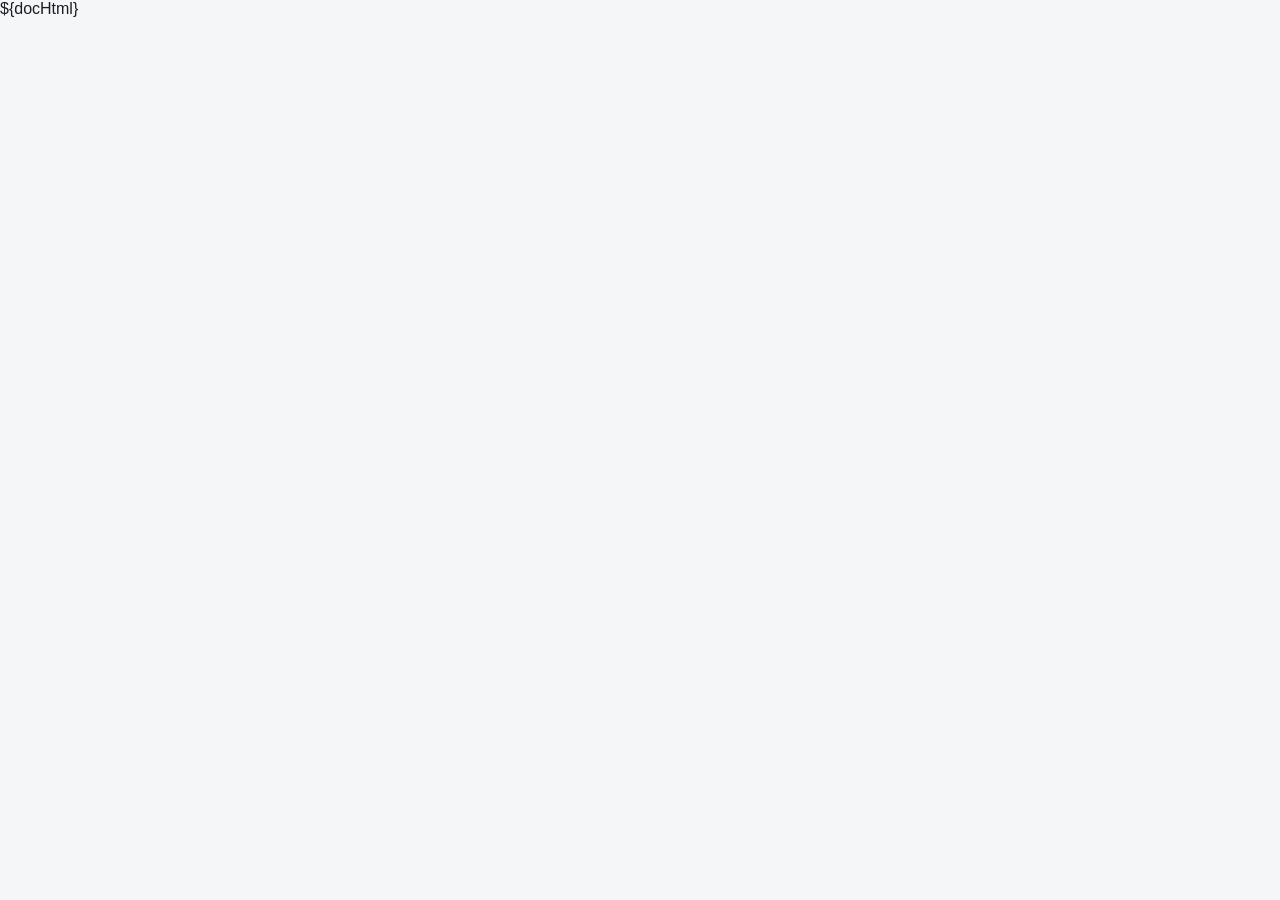
==== web/index.html @ aea0014b "fix: 修复网页无法打开的问题 - 移除重复的triggerUpload()函数定义 - 之前清理协同模式代码时残留了两个同名函数定义，导致JS解析错误  Coze-Commit-Type: use" ====
<!DOCTYPE html>
<html lang="zh-CN">
<head>
<meta charset="UTF-8">
<meta name="viewport" content="width=device-width, initial-scale=1.0">
<title>教务文档生成</title>
<style>
* { margin: 0; padding: 0; box-sizing: border-box; }

:root {
  --primary: #2563EB;
  --primary-light: #3B82F6;
  --primary-lighter: #EFF6FF;
  --primary-soft: #F0F5FF;
  --bg: #F5F6F8;
  --surface: #FFFFFF;
  --border: #DEE1E6;
  --border-light: #EBEEF2;
  --text: #1A1D23;
  --text-secondary: #6B7280;
  --text-muted: #9CA3AF;
  --success: #059669;
  --success-bg: #ECFDF5;
  --success-border: #A7F3D0;
  --warning: #D97706;
  --danger: #DC2626;
  --shadow-sm: 0 1px 2px rgba(0,0,0,0.05);
  --shadow: 0 1px 3px rgba(0,0,0,0.08);
  --shadow-md: 0 2px 8px rgba(0,0,0,0.1);
  --radius-sm: 6px;
  --radius: 8px;
  --radius-lg: 10px;
}

html, body {
  height: 100%;
  font-family: -apple-system, BlinkMacSystemFont, "PingFang SC", "Microsoft YaHei", "Noto Sans SC", sans-serif;
  background: var(--bg);
  color: var(--text);
  -webkit-font-smoothing: antialiased;
}

.app {
  display: flex;
  height: 100vh;
  overflow: hidden;
}

.chat-panel {
  width: 45%;
  min-width: 420px;
  display: flex;
  flex-direction: column;
  background: var(--surface);
  border-right: 1px solid var(--border);
  position: relative;
}

.chat-header {
  padding: 14px 20px;
  display: flex;
  align-items: center;
  gap: 12px;
  border-bottom: 1px solid var(--border-light);
  background: var(--surface);
}
.chat-header .avatar {
  width: 36px; height: 36px;
  border-radius: 6px;
  background: var(--primary);
  display: flex; align-items: center; justify-content: center;
  color: #fff; font-size: 14px; font-weight: 700;
  letter-spacing: -0.5px;
}
.chat-header .info h2 {
  font-size: 15px; font-weight: 600; color: var(--text);
}
.chat-header .info p {
  font-size: 12px; color: var(--text-muted); margin-top: 1px;
  display: flex; align-items: center; gap: 6px;
}
.chat-header .info p::before {
  content: ''; display: inline-block;
  width: 5px; height: 5px; border-radius: 50%;
  background: var(--success);
}

.steps-bar {
  display: flex;
  padding: 10px 16px;
  gap: 4px;
  border-bottom: 1px solid var(--border-light);
  background: #FAFBFC;
}
.steps-bar .step {
  flex: 1;
  text-align: center;
  font-size: 11px;
  color: var(--text-muted);
  position: relative;
  padding-top: 16px;
  transition: color 0.2s;
  white-space: nowrap;
}
.steps-bar .step::before {
  content: '';
  position: absolute;
  top: 0; left: 50%;
  transform: translateX(-50%);
  width: 7px; height: 7px;
  border-radius: 50%;
  background: var(--border);
  transition: all 0.2s;
  z-index: 2;
}
.steps-bar .step::after {
  content: '';
  position: absolute;
  top: 3px;
  left: calc(50% + 14px);
  right: calc(-50% + 14px);
  height: 1px;
  background: var(--border);
  transition: background 0.2s;
  z-index: 1;
}
.steps-bar .step:last-child::after { display: none; }
.steps-bar .step.active { color: var(--primary); font-weight: 600; }
.steps-bar .step.active::before { background: var(--primary); width: 9px; height: 9px; top: -1px; }
.steps-bar .step.active::after { background: var(--primary-light); }
.steps-bar .step.done { color: var(--success); }
.steps-bar .step.done::before { background: var(--success); }
.steps-bar .step.done::after { background: var(--success); }

.chat-messages {
  flex: 1;
  overflow-y: auto;
  padding: 14px;
  display: flex;
  flex-direction: column;
  gap: 12px;
  scroll-behavior: smooth;
}
.chat-messages::-webkit-scrollbar { width: 4px; }
.chat-messages::-webkit-scrollbar-track { background: transparent; }
.chat-messages::-webkit-scrollbar-thumb { background: #D0D5DD; border-radius: 4px; }

.msg { display: flex; gap: 8px; max-width: 100%; }
.msg.user { flex-direction: row-reverse; }

.msg .avatar-icon {
  width: 28px; height: 28px;
  border-radius: 4px;
  flex-shrink: 0;
  display: flex; align-items: center; justify-content: center;
  font-size: 11px; font-weight: 700;
  align-self: flex-end;
}
.msg.assistant .avatar-icon { background: var(--primary); color: #fff; }
.msg.user .avatar-icon { background: #E5E7EB; color: var(--text-secondary); }

.msg .bubble {
  max-width: 85%;
  padding: 9px 13px;
  border-radius: var(--radius);
  font-size: 13px;
  line-height: 1.7;
  white-space: pre-wrap;
  word-break: break-word;
}
.msg.assistant .bubble { background: #F4F5F7; color: var(--text); border-bottom-left-radius: 3px; }
.msg.user .bubble { background: var(--primary); color: #fff; border-bottom-right-radius: 3px; }

.typing-dots { display: inline-flex; gap: 4px; padding: 4px 2px; }
.typing-dots span { width: 4px; height: 4px; border-radius: 50%; background: var(--text-muted); animation: bounce 1.4s infinite; }
.typing-dots span:nth-child(2) { animation-delay: 0.2s; }
.typing-dots span:nth-child(3) { animation-delay: 0.4s; }
@keyframes bounce { 0%, 60%, 100% { transform: translateY(0); opacity: 0.4; } 30% { transform: translateY(-4px); opacity: 1; } }

.download-link {
  display: inline-flex; align-items: center; gap: 5px;
  margin-top: 6px; padding: 6px 14px;
  background: var(--primary); color: #fff !important;
  border-radius: var(--radius-sm); text-decoration: none;
  font-size: 12.5px; font-weight: 500;
  transition: background 0.15s;
}
.download-link:hover { background: var(--primary-light); }

.choice-box {
  margin-top: 8px; padding: 8px 12px;
  background: var(--surface); border: 1px solid var(--border);
  border-radius: var(--radius-sm); font-size: 13px;
}
.choice-box .choice-title { font-weight: 600; margin-bottom: 6px; color: var(--primary); font-size: 11px; text-transform: uppercase; letter-spacing: 0.04em; }
.choice-box label { display: flex; align-items: center; gap: 8px; padding: 5px 6px; cursor: pointer; border-radius: 4px; transition: background 0.1s; }
.choice-box label:hover { background: var(--primary-lighter); }
.choice-box input[type="radio"] { accent-color: var(--primary); }

.file-card {
  margin-top: 6px; padding: 8px 12px;
  background: var(--success-bg); border: 1px solid var(--success-border);
  border-radius: var(--radius-sm); font-size: 12px;
  display: flex; align-items: center; gap: 8px;
}
.file-card .file-icon { font-size: 14px; color: var(--success); }
.file-card .file-info { flex: 1; }
.file-card .file-name { font-weight: 500; color: var(--text); }
.file-card .file-size { color: var(--text-secondary); font-size: 10.5px; }

.func-panel {
  border-top: 1px solid var(--border);
  background: #FAFBFC;
  padding: 10px 14px;
}
.func-panel .func-grid {
  display: grid;
  grid-template-columns: 1fr 1fr;
  gap: 6px;
}
.func-btn {
  display: flex; align-items: center; gap: 8px;
  padding: 9px 12px;
  border: 1px solid var(--border);
  border-radius: var(--radius-sm);
  background: var(--surface);
  cursor: pointer;
  transition: all 0.15s;
  font-size: 12px;
  font-family: inherit;
  color: var(--text);
  text-align: left;
}
.func-btn:hover { border-color: var(--primary-light); background: var(--primary-lighter); }
.func-btn .func-icon {
  font-size: 14px; flex-shrink: 0;
  width: 28px; height: 28px; border-radius: 4px;
  background: var(--primary-lighter);
  display: flex; align-items: center; justify-content: center;
  transition: all 0.15s; color: var(--primary);
}
.func-btn:hover .func-icon { background: var(--primary); color: #fff; }
.func-btn .func-text { line-height: 1.35; }
.func-btn .func-text .title { font-weight: 600; font-size: 12px; display: block; }
.func-btn .func-text .desc { font-size: 10px; color: var(--text-secondary); display: block; margin-top: 1px; }
.func-btn.active { border-color: var(--primary); background: var(--primary-lighter); }
.func-btn.active .func-icon { background: var(--primary); color: #fff; }
.func-btn.active .func-text .title { color: var(--primary); }
.func-btn.active .func-text .desc { color: var(--primary-light); }

.chat-input {
  padding: 10px 14px;
  border-top: 1px solid var(--border);
  display: flex; gap: 6px; align-items: flex-end;
  background: var(--surface);
}
.chat-input .upload-btn {
  width: 36px; height: 36px;
  border: 1px solid var(--border);
  border-radius: var(--radius-sm);
  background: var(--surface);
  cursor: pointer; font-size: 14px;
  display: flex; align-items: center; justify-content: center;
  transition: all 0.15s; flex-shrink: 0;
  color: var(--text-secondary); position: relative; overflow: hidden;
}
.chat-input .upload-btn:hover { border-color: var(--primary-light); color: var(--primary); background: var(--primary-lighter); }
.chat-input .upload-btn input[type="file"] { position: absolute; top: 0; left: 0; width: 100%; height: 100%; opacity: 0; cursor: pointer; }
.chat-input textarea {
  flex: 1; resize: none;
  border: 1px solid var(--border);
  border-radius: var(--radius-sm);
  padding: 8px 12px;
  font-size: 13px; font-family: inherit; line-height: 1.5;
  max-height: 100px; outline: none;
  transition: border-color 0.15s;
  background: #FAFBFC;
}
.chat-input textarea:focus { border-color: var(--primary); background: var(--surface); }
.chat-input textarea::placeholder { color: var(--text-muted); }
.chat-input .send-btn {
  width: 36px; height: 36px;
  border: none; border-radius: var(--radius-sm);
  cursor: pointer;
  background: var(--primary); color: #fff; font-size: 14px;
  display: flex; align-items: center; justify-content: center;
  transition: background 0.15s; flex-shrink: 0;
}
.chat-input .send-btn:hover { background: var(--primary-light); }
.chat-input .send-btn:active { opacity: 0.85; }
.chat-input .send-btn:disabled { background: #D1D5DB; cursor: not-allowed; }

/* ── Right Panel: Document Preview ── */
.preview-panel {
  flex: 1;
  display: flex; flex-direction: column;
  background: var(--bg);
  min-width: 0;
}
.preview-header {
  padding: 12px 24px;
  background: var(--surface);
  border-bottom: 1px solid var(--border);
  display: flex; align-items: center; justify-content: space-between;
}
.preview-header .title-area { display: flex; align-items: center; gap: 8px; }
.preview-header .title-area h3 { font-size: 14px; font-weight: 600; color: var(--text); }
.preview-header .actions { display: flex; gap: 6px; }
.preview-header .actions button {
  padding: 6px 14px;
  border: 1px solid var(--border);
  border-radius: var(--radius-sm);
  background: var(--surface);
  font-size: 12px; cursor: pointer;
  transition: all 0.15s;
  display: flex; align-items: center; gap: 4px;
  color: var(--text-secondary);
  font-family: inherit;
}
.preview-header .actions button:hover { border-color: var(--primary-light); color: var(--primary); }
.preview-header .actions button.primary { background: var(--primary); color: #fff; border-color: var(--primary); }
.preview-header .actions button.primary:hover { background: var(--primary-light); }
.preview-header .actions .print-btn { color: #555; border-color: #ddd; }
.preview-header .actions .print-btn:hover { border-color: #999; color: #333; }

.preview-body {
  flex: 1; overflow: auto;
  padding: 28px;
  display: flex; justify-content: center;
  align-items: flex-start;
}
.preview-body::-webkit-scrollbar { width: 5px; }
.preview-body::-webkit-scrollbar-track { background: transparent; }
.preview-body::-webkit-scrollbar-thumb { background: #D0D5DD; border-radius: 4px; }

.empty-state { text-align: center; color: var(--text-secondary); margin-top: 80px; max-width: 300px; }
.empty-state .icon-wrap {
  width: 56px; height: 56px; border-radius: var(--radius);
  background: var(--primary-lighter);
  display: flex; align-items: center; justify-content: center;
  margin: 0 auto 14px;
}
.empty-state .icon-wrap svg { width: 24px; height: 24px; color: var(--primary); }
.empty-state h4 { font-size: 15px; color: var(--text); margin-bottom: 6px; font-weight: 600; }
.empty-state p { font-size: 12.5px; line-height: 1.7; color: var(--text-secondary); }

/* ── Document Page (like a Word page) ── */
.doc-page {
  background: var(--surface);
  box-shadow: var(--shadow-md);
  border-radius: var(--radius);
  width: 100%; max-width: 860px;
  min-height: 540px;
  padding: 36px 44px;
  font-size: 10.5pt;
  line-height: 1.8;
  color: #1a1a1a;
}
.doc-page h2 {
  text-align: center; font-size: 14pt;
  margin-bottom: 20px; font-weight: 600;
  color: #000; letter-spacing: 1px;
}
.doc-page p {
  margin-bottom: 6px;
}

/* ── Document Table (mimic Word table) ── */
.doc-table {
  width: 100%;
  border-collapse: collapse;
  margin-bottom: 12px;
  font-size: 9pt;
  line-height: 1.6;
}
.doc-table td {
  border: 1px solid #333;
  padding: 3px 6px;
  vertical-align: middle;
  word-break: break-all;
}
.doc-table td.label {
  background: #f8f8f8;
  font-weight: 500;
  text-align: center;
}

/* ── Editable cells in document ── */
.doc-cell.editable {
  position: relative;
  min-width: 30px;
  min-height: 20px;
}
.doc-cell.editable.empty {
  background: #FEFCE8;
}
.doc-cell.editable.empty::before {
  content: attr(data-placeholder);
  color: #C4B5A0;
  font-size: 8.5pt;
  pointer-events: none;
  opacity: 0.7;
}
.doc-cell.editable.filled {
  background: #ECFDF5;
}
.doc-cell.editable:focus-within {
  outline: 2px solid var(--primary);
  outline-offset: -1px;
  background: #fff;
}

/* ── Colon field: label + editable value ── */
.doc-cell.colon-field {
  display: flex;
  flex-wrap: wrap;
  align-items: center;
  gap: 2px;
}
.doc-cell.colon-field .cell-label {
  font-weight: 500;
  white-space: nowrap;
}
.doc-cell.colon-field .cell-value {
  flex: 1;
  min-width: 30px;
  outline: none;
  border-bottom: 1.5px dashed #C4B5A0;
  padding: 0 4px;
  transition: all 0.15s;
}
.doc-cell.colon-field .cell-value:focus {
  border-bottom-color: var(--primary);
  border-bottom-style: solid;
  background: #fff;
}
.doc-cell.colon-field .cell-value.filled {
  border-bottom-color: var(--success);
  border-bottom-style: solid;
  background: #ECFDF5;
  border-radius: 2px;
}

/* 字段填充闪烁动画 */
@keyframes fieldFlash {
  0% { background: #FEF3C7; box-shadow: 0 0 0 2px #F59E0B; }
  50% { background: #FEF3C7; }
  100% { background: transparent; box-shadow: none; }
}
.field-flash {
  animation: fieldFlash 1.2s ease-out;
}
.cell-value.field-flash {
  animation: fieldFlash 1.2s ease-out;
}

/* Multi-line colon fields */
.doc-cell.colon-field.multi-line {
  flex-direction: column;
  align-items: stretch;
  gap: 2px;
}
.doc-cell.colon-field.multi-line .colon-line {
  display: flex;
  align-items: center;
  gap: 2px;
}

/* ── Generating overlay (preserves preview underneath) ── */
.generating-overlay {
  position: absolute;
  inset: 0;
  background: rgba(255,255,255,0.7);
  display: flex;
  flex-direction: column;
  align-items: center;
  justify-content: center;
  z-index: 10;
  border-radius: 6px;
}
.generating-overlay .spinner {
  width: 28px; height: 28px;
  border: 3px solid var(--border);
  border-top-color: var(--primary);
  border-radius: 50%;
  animation: spin 0.7s linear infinite;
}
.generating-overlay p {
  margin-top: 10px;
  font-size: 13px;
  color: var(--text-secondary);
}

/* ── Progress bar ── */
.fill-progress {
  margin-bottom: 14px;
  display: flex; align-items: center; gap: 10px;
}
#headerProgress {
  display: none;
  align-items: center;
  gap: 8px;
  font-size: 12px;
  color: var(--text-secondary);
  flex-shrink: 0;
}
#headerProgress .bar-track {
  width: 80px; height: 5px; background: #E5E7EB; border-radius: 3px; overflow: hidden;
}
#headerProgress .bar-fill {
  height: 100%; background: var(--success); border-radius: 3px; transition: width 0.3s;
}
.fill-progress .bar-text { font-size: 11px; color: var(--text-secondary); white-space: nowrap; }

/* ── Submit button ── */
.submit-edits-btn {
  display: block; width: 100%;
  padding: 9px; margin-top: 16px;
  background: var(--primary); color: #fff;
  border: none; border-radius: var(--radius-sm);
  font-size: 12px; font-weight: 500;
  cursor: pointer; transition: background 0.15s;
  font-family: inherit;
}
.submit-edits-btn:hover { background: var(--primary-light); }
.submit-edits-btn:disabled { background: #D1D5DB; cursor: not-allowed; }

/* Generating spinner */
.generating { display: flex; flex-direction: column; align-items: center; gap: 16px; margin-top: 100px; }
.generating .spinner { width: 36px; height: 36px; border: 3px solid var(--border); border-top-color: var(--primary); border-radius: 50%; animation: spin 0.7s linear infinite; }
@keyframes spin { to { transform: rotate(360deg); } }
.generating p { font-size: 13px; color: var(--text-secondary); }

/* Document Done Card */
.doc-done-card {
  background: var(--surface); border-radius: var(--radius);
  box-shadow: var(--shadow-md);
  width: 100%; max-width: 480px; padding: 40px; text-align: center;
}
.doc-done-card .done-icon {
  width: 48px; height: 48px; border-radius: 50%;
  background: var(--success-bg);
  display: flex; align-items: center; justify-content: center;
  margin: 0 auto 14px;
}
.doc-done-card .done-icon svg { width: 22px; height: 22px; color: var(--success); }
.doc-done-card h4 { font-size: 16px; font-weight: 600; margin-bottom: 6px; }
.doc-done-card p { color: var(--text-secondary); font-size: 12.5px; }
.doc-done-card .dl-btn {
  display: inline-flex; align-items: center; gap: 6px;
  margin-top: 18px; padding: 10px 24px;
  background: var(--primary); color: #fff;
  border-radius: var(--radius-sm); text-decoration: none;
  font-size: 13px; font-weight: 500; transition: background 0.15s;
}
.doc-done-card .dl-btn:hover { background: var(--primary-light); }
.download-banner {
  display: inline-flex; align-items: center; gap: 6px;
  padding: 3px 10px;
  background: var(--success-bg); border-radius: var(--radius-sm);
  font-size: 12px; color: var(--success); font-weight: 500;
}
.download-banner .dl-btn {
  padding: 2px 10px; font-size: 12px;
  background: var(--primary); color: #fff; border-radius: var(--radius-sm);
  text-decoration: none; white-space: nowrap; cursor: pointer; border: none;
}
.download-banner .dl-btn:hover { background: var(--primary-light); }
.doc-done-card .checks {
  margin-top: 18px; text-align: left;
  background: var(--success-bg); border-radius: var(--radius-sm);
  padding: 12px 16px; font-size: 12px; color: var(--success); line-height: 2;
}

/* Template select table */
.template-table { width: 100%; border-collapse: collapse; margin-top: 14px; }
.template-table th { background: #F9FAFB; color: var(--text-secondary); font-size: 11px; text-transform: uppercase; letter-spacing: 0.04em; padding: 8px 14px; }
.template-table td { padding: 12px; border-bottom: 1px solid var(--border-light); font-size: 13px; }
.template-table tr:last-child td { border-bottom: none; }
.template-table .tpl-link { color: var(--primary); cursor: pointer; font-weight: 500; transition: color 0.15s; }
.template-table .tpl-link:hover { color: var(--primary-light); }

/* Upload drop zone */
.upload-drop-zone { border: 2px dashed var(--border); border-radius: var(--radius); padding: 48px; text-align: center; cursor: pointer; transition: all 0.2s; width: 100%; max-width: 460px; }
.upload-drop-zone:hover, .upload-drop-zone.dragover { border-color: var(--primary); background: var(--primary-lighter); }
.upload-drop-zone .icon { font-size: 36px; margin-bottom: 12px; opacity: 0.35; }
.upload-drop-zone p { font-size: 13px; color: var(--text-secondary); }
.upload-drop-zone .hint { font-size: 11px; color: var(--text-muted); margin-top: 6px; }

@media (max-width: 900px) {
  .app { flex-direction: column; }
  .chat-panel { width: 100%; height: 55vh; min-width: auto; }
  .preview-panel { height: 45vh; }
  .doc-page { padding: 24px 20px; }
}


</head>
<body>

<div class="app">
  <div class="chat-panel">
    <div class="chat-header">
      <div class="avatar">文</div>
      <div class="info">
        <h2>教务文档生成</h2>
        <p>自动填写工具</p>
      </div>
    </div>

    <div class="steps-bar" id="stepsBar">
      <div class="step">选择模板</div>
      <div class="step">识别字段</div>
      <div class="step">信息收集</div>
      <div class="step">核对确认</div>
      <div class="step">生成文档</div>
    </div>

    <div class="chat-messages" id="chatMessages"></div>

    <div class="func-panel">
      <div class="func-grid">
        <button class="func-btn" id="funcAutoFill" onclick="startAutoFill()">
          <span class="func-icon"><svg width="14" height="14" viewBox="0 0 24 24" fill="none" stroke="currentColor" stroke-width="2"><rect x="3" y="3" width="18" height="18" rx="2"/><path d="M3 9h18M9 21V9"/></svg></span>
          <span class="func-text"><span class="title">内置模板</span><span class="desc">选择预设模板生成</span></span>
        </button>
        <button class="func-btn" id="funcUploadTpl" onclick="triggerTemplateUpload()">
          <span class="func-icon"><svg width="14" height="14" viewBox="0 0 24 24" fill="none" stroke="currentColor" stroke-width="2"><path d="M14 2H6a2 2 0 00-2 2v16a2 2 0 002 2h12a2 2 0 002-2V8z"/><path d="M14 2v6h6M12 18v-6M9 15h6"/></svg></span>
          <span class="func-text"><span class="title">上传模板</span><span class="desc">上传docx自动识别</span></span>
        </button>
        <button class="func-btn" id="funcCoFill" onclick="triggerUpload()">
          <span class="func-icon"><svg width="14" height="14" viewBox="0 0 24 24" fill="none" stroke="currentColor" stroke-width="2"><path d="M21.44 11.05l-9.19 9.19a6 6 0 01-8.49-8.49l9.19-9.19a4 4 0 015.66 5.66l-9.2 9.19a2 2 0 01-2.83-2.83l8.49-8.48"/></svg></span>
          <span class="func-text"><span class="title">知识文件预填</span><span class="desc">上传文件自动提取字段</span></span>
        </button>
      </div>
      <input type="file" id="templateFileInput" accept=".docx,.doc" style="display:none" onchange="handleTemplateUpload(event)" />
    </div>

    <div class="chat-input">
      <div class="upload-btn" title="上传文件（支持多选）">
        <svg width="16" height="16" viewBox="0 0 24 24" fill="none" stroke="currentColor" stroke-width="2" stroke-linecap="round" stroke-linejoin="round"><path d="M21.44 11.05l-9.19 9.19a6 6 0 01-8.49-8.49l9.19-9.19a4 4 0 015.66 5.66l-9.2 9.19a2 2 0 01-2.83-2.83l8.49-8.48"/></svg>
        <input type="file" id="fileInput" accept=".docx,.doc,.pdf,.xlsx,.xls,.csv,.txt" multiple onchange="handleFileUpload(event)" />
      </div>
      <textarea id="userInput" rows="1" placeholder="输入信息或上传文件（支持多选）..." onkeydown="handleKeydown(event)" oninput="autoResize(this)"></textarea>
      <button class="send-btn" id="sendBtn" onclick="sendMessage()">
        <svg width="14" height="14" viewBox="0 0 24 24" fill="none"><path d="M22 2L11 13" stroke="currentColor" stroke-width="2" stroke-linecap="round" stroke-linejoin="round"/><path d="M22 2L15 22L11 13L2 9L22 2Z" stroke="currentColor" stroke-width="2" stroke-linecap="round" stroke-linejoin="round"/></svg>
      </button>
    </div>
  </div>

  <div class="preview-panel">
    <div class="preview-header">
      <div class="title-area">
        <h3 id="previewTitle">文档预览</h3>
      </div>
      <div class="actions" id="previewActions" style="display:none;">
        <button onclick="downloadDoc()">下载</button>
        <button onclick="printDoc()" class="print-btn">打印</button>
      </div>
    </div>
    <div class="preview-body" id="previewBody">
      <div class="empty-state">
        <div class="icon-wrap"><svg viewBox="0 0 24 24" fill="none" stroke="currentColor" stroke-width="1.5"><path d="M9 12h6m-6 4h6m2 5H7a2 2 0 01-2-2V5a2 2 0 012-2h5.586a1 1 0 01.707.293l5.414 5.414a1 1 0 01.293.707V19a2 2 0 01-2 2z"/></svg></div>
        <h4>文档预览区</h4>
        <p>选择模板后，原始文档将在此显示，您可以在此直接填写信息。</p>
      </div>
    </div>
  </div>


</div>

<script>
// ── State ──
let sessionId = localStorage.getItem('doc_session_id');
if (!sessionId) {
  sessionId = 'session_' + Date.now() + '_' + Math.random().toString(36).substr(2,6);
  localStorage.setItem('doc_session_id', sessionId);
}
let isStreaming = false;
let currentDownloadUrl = '';
let currentTemplate = '';
let currentTemplatePath = '';  // 当前模板文件路径（用于获取预览）
let currentDocxPath = '';      // 已生成的docx文件路径（用于打印PDF）
let currentStep = 0;
let currentMode = '';
let fieldData = {};            // field_id → value
let labelToFields = {};        // label → [field_id, ...]  (从后端获取)
let fieldMap = {};             // field_id → {label, table_idx, ...} (从后端获取)
let docPreviewHtml = '';       // 后端返回的文档HTML
let previewRendered = false;
let manuallyEditedFields = {}; // 用户手动编辑过的字段

// ── API ──
function detectBaseUrl() {
  const origin = window.location.origin;
  if (origin.startsWith('file://')) return null;
  return origin;
}
const BASE_URL = detectBaseUrl();
const API_URL = BASE_URL ? BASE_URL + '/v1/chat/completions' : null;
const UPLOAD_URL = BASE_URL ? BASE_URL + '/upload' : null;

if (!BASE_URL || !API_URL) {
  window.addEventListener('load', () => {
    const body = document.getElementById('previewBody');
    body.innerHTML = `
      <div class="doc-done-card" style="border:2px solid #FDE68A;">
        <h4>请通过 Web 服务访问</h4>
        <p style="margin:12px 0;line-height:2;">
          当前为静态文件预览，无法连接后端服务。<br>
          请在平台点击「部署」，通过部署链接打开此页面。
        </p>
      </div>`;
    document.getElementById('userInput').disabled = true;
    document.getElementById('sendBtn').disabled = true;
  });
}

function autoResize(ta) {
  ta.style.height = 'auto';
  ta.style.height = Math.min(ta.scrollHeight, 100) + 'px';
}

// ── Send Message ──
async function sendMessage(text) {
  if (!API_URL) { alert('请通过部署后的 Web 服务 URL 访问。'); return; }
  const input = document.getElementById('userInput');
  const msg = text || input.value.trim();
  if (!msg || isStreaming) return;
  if (!text) { input.value = ''; input.style.height = 'auto'; }
  appendMessage('user', msg);

  // 检测用户消息中的模板关键词，立即加载预览
  const tplKeywords = ['评价报告', '试卷分析', '关联矩阵'];
  for (const kw of tplKeywords) {
    if (msg.includes(kw) && currentTemplate !== kw) {
      currentTemplate = kw;
      currentTemplatePath = kw;
      fetchDocPreview(kw);
      break;
    }
  }

  await callAgent(msg);
}

function handleKeydown(e) {
  if (e.key === 'Enter' && !e.shiftKey) { e.preventDefault(); sendMessage(); }
}

// ── Append Message ──
function appendMessage(role, content, extra) {
  const container = document.getElementById('chatMessages');
  const div = document.createElement('div');
  div.className = `msg ${role}`;
  const icon = role === 'assistant' ? '文' : '我';
  let bubbleHtml = escapeHtml(content);
  if (extra) bubbleHtml += extra;
  div.innerHTML = `<div class="avatar-icon">${icon}</div><div class="bubble">${bubbleHtml}</div>`;
  container.appendChild(div);
  container.scrollTop = container.scrollHeight;
  return div;
}

function createStreamingMessage() {
  const container = document.getElementById('chatMessages');
  const div = document.createElement('div');
  div.className = 'msg assistant';
  div.innerHTML = `<div class="avatar-icon">文</div><div class="bubble"><div class="typing-dots"><span></span><span></span><span></span></div></div>`;
  container.appendChild(div);
  container.scrollTop = container.scrollHeight;
  return div;
}

// ── Call Agent ──
async function callAgent(userText) {
  isStreaming = true;
  document.getElementById('sendBtn').disabled = true;

  const msgDiv = createStreamingMessage();
  const bubble = msgDiv.querySelector('.bubble');

  try {
    const resp = await fetch(API_URL, {
      method: 'POST',
      headers: { 'Content-Type': 'application/json' },
      body: JSON.stringify({
        model: 'agent',
        messages: [{ role: 'user', content: userText }],
        stream: true,
        session_id: sessionId,
      }),
    });

    if (!resp.ok) throw new Error(`HTTP ${resp.status}`);

    const reader = resp.body.getReader();
    const decoder = new TextDecoder();
    let fullText = '';
    let buffer = '';
    let lastFieldCheckLen = 0;
    let inFieldsBlock = false;   // 是否正在 [FIELDS] 块中
    let lastFieldLineLen = 0;    // 上次解析 [FIELDS] 行时的文本长度

    while (true) {
      const { done, value } = await reader.read();
      if (done) break;

      buffer += decoder.decode(value, { stream: true });
      const lines = buffer.split('\n');
      buffer = lines.pop();

      for (const line of lines) {
        if (!line.startsWith('data: ')) continue;
        const data = line.slice(6).trim();
        if (data === '[DONE]') break;
        try {
          const json = JSON.parse(data);
          const delta = json.choices?.[0]?.delta;
          if (!delta) continue;

          if (delta.role === 'tool' && delta.content) {
            // 解析工具结果，优先使用精确 field_id 回填，其次再用 label 回填
            try {
              const toolResult = JSON.parse(delta.content);
              console.log('[preview] tool result keys:', Object.keys(toolResult));
              if (toolResult.filled_field_values && typeof toolResult.filled_field_values === 'object') {
                console.log('[preview] applying filled_field_values:', Object.keys(toolResult.filled_field_values).length, 'fields');
                applyPreciseFieldValues(toolResult.filled_field_values);
              }
              if (toolResult.filled_data && typeof toolResult.filled_data === 'object') {
                console.log('[preview] applying filled_data:', Object.keys(toolResult.filled_data).length, 'fields');
                applyFilledData(toolResult.filled_data);
              }
              if (toolResult.local_path) {
                currentDocxPath = toolResult.local_path;
              }
              // 工具返回后刷新预览文档（重新获取带值预览）
              if (toolResult.local_path) {
                refreshPreviewFromGeneratedDoc(toolResult.local_path);
              }
            } catch(e) { console.warn('[preview] tool result parse error:', e); }
            continue;
          }

          if (delta.content) {
            fullText += delta.content;

            // 实时增量解析 [FIELDS] 块：每收到一行 key=value 立即更新预览
            if (fullText.includes('[FIELDS]')) {
              const afterFields = fullText.substring(fullText.indexOf('[FIELDS]') + 8);
              const beforeClose = afterFields.includes('[/FIELDS]') ? afterFields.indexOf('[/FIELDS]') : afterFields.length;
              const fieldsText = afterFields.substring(0, beforeClose);
              if (fieldsText.length > lastFieldLineLen) {
                lastFieldLineLen = fieldsText.length;
                parseFieldsLines(fieldsText);
              }
            }

            // 渲染时隐藏 [FIELDS]...[/FIELDS] 块
            const displayText = fullText.replace(/\[FIELDS\][\s\S]*?\[\/FIELDS\]/g, '').trim();
            bubble.innerHTML = renderMarkdown(displayText);
            document.getElementById('chatMessages').scrollTop = document.getElementById('chatMessages').scrollHeight;

            // 定期也检测非 FIELDS 格式的键值对
            if (fullText.length - lastFieldCheckLen > 60) {
              lastFieldCheckLen = fullText.length;
              detectAndUpdateFields(fullText);
            }
          }
        } catch (e) {}
      }
    }

    // 流结束后最终检测
    detectAndUpdateFields(fullText);
    postProcessResponse(fullText);

  } catch (err) {
    bubble.innerHTML = `<span style="color:var(--danger);">请求失败: ${escapeHtml(err.message)}</span>`;
  } finally {
    isStreaming = false;
    document.getElementById('sendBtn').disabled = false;
    document.getElementById('userInput').focus();
  }
}

// ── Incrementally parse [FIELDS] block lines and update preview ──
function parseFieldsLines(fieldsText) {
  const lines = fieldsText.split('\n');
  for (const line of lines) {
    const eqIdx = line.indexOf('=');
    if (eqIdx > 0) {
      const key = line.substring(0, eqIdx).trim();
      const val = line.substring(eqIdx + 1).trim();
      if (key && val) {
        // 优先用 field_id 精确匹配
        if (fieldMap[key]) {
          updateFieldById(key, val);
        } else {
          updateFieldByLabel(key, val);
        }
      }
    }
  }
}

// ── Refresh preview from a generated docx (update cell values in existing preview) ──
async function refreshPreviewFromGeneratedDoc(localPath) {
  // 从生成的 docx 获取填写后的数据，更新现有预览中的单元格值
  // 不替换整个 HTML，保留 editable 结构和 data-field-id 属性
  try {
    const res = await fetch('/generated-preview?local_path=' + encodeURIComponent(localPath));
    const data = await res.json();
    if (data.success) {
      // 使用 field_map 中的 existing_value 精确更新每个已填单元格
      if (data.field_map) {
        for (const [fieldId, info] of Object.entries(data.field_map)) {
          const existingValue = info.existing_value;
          if (existingValue && String(existingValue).trim()) {
            // 查找当前预览中的对应元素并更新
            const els = document.querySelectorAll('[data-field-id="' + CSS.escape(fieldId) + '"]');
            for (const el of els) {
              if (el.classList.contains('cell-value')) {
                el.textContent = existingValue;
                el.classList.add('filled');
                el.classList.remove('empty');
              } else if (el.classList.contains('editable')) {
                el.textContent = existingValue;
                el.classList.remove('empty');
                el.classList.add('filled');
              }
            }
          }
        }
        // 注意：填充后文档的 field_map 可能不完整（已填值的单元格不再被识别为可填字段），
        // 因此不能直接用 Object.assign 覆盖 fieldMap，只更新已有条目的 existing_value
        for (const [fid, info] of Object.entries(data.field_map)) {
          if (fieldMap[fid]) {
            fieldMap[fid].existing_value = info.existing_value || '';
          }
        }
      }
      // label_to_fields 同样不覆盖，保留原始模板的完整映射
      console.log('[preview] refreshPreviewFromGeneratedDoc: updated field values from generated doc');
    }
  } catch(e) {
    console.warn('[preview] refreshPreviewFromGeneratedDoc failed:', e);
  }
}

// ── Apply precise field_id -> value result from tool ──
function applyPreciseFieldValues(fieldValues) {
  if (!fieldValues || typeof fieldValues !== 'object') return;
  let updatedCount = 0;
  for (const [fieldId, value] of Object.entries(fieldValues)) {
    if (value && String(value).trim()) {
      const strVal = String(value);
      // 1. 先用 field_id 精确匹配
      if (fieldMap[fieldId]) {
        updateFieldById(fieldId, strVal);
        updatedCount++;
      } else {
        // 2. field_id 不在 fieldMap 中，直接尝试 DOM 查找
        updateCellInPreview(fieldId, strVal);
        updatedCount++;
      }
    }
  }
  console.log('[preview] applyPreciseFieldValues: updated', updatedCount, '/', Object.keys(fieldValues).length, 'fields');
}

// ── Apply label -> value result from tool (fallback) ──
function applyFilledData(filledData) {
  if (!filledData || typeof filledData !== 'object') return;
  for (const [label, value] of Object.entries(filledData)) {
    if (value && String(value).trim()) {
      updateFieldByLabel(label, String(value));
    }
  }
}

// ── Detect field values from agent text & update document preview ──
function detectAndUpdateFields(text) {
  // 1. 优先解析 [FIELDS]...[/FIELDS] 格式（完整块）
  const fieldsBlock = text.match(/\[FIELDS\]([\s\S]*?)\[\/FIELDS\]/);
  if (fieldsBlock) {
    parseFieldsLines(fieldsBlock[1]);
  } else if (text.includes('[FIELDS]')) {
    // 增量：[FIELDS] 已开始但 [/FIELDS] 还没到
    const afterFields = text.substring(text.indexOf('[FIELDS]') + 8);
    parseFieldsLines(afterFields);
  }

  // 2. 去掉 markdown 加粗标记和 [FIELDS] 块
  const clean = text.replace(/\*\*/g, '').replace(/\[FIELDS\][\s\S]*?\[\/FIELDS\]/g, '');

  // 3. 匹配多种格式：
  // "字段：值" 或 "字段: 值" 或 "- 字段：值" 或 "1. 字段：值"
  const kvMatches = clean.matchAll(/(?:^|\n|[-–·•]\s*|\d+[.、)\]]\s*)([^\n：:]{1,30})[：:]\s*([^\n]+)/g);
  for (const m of kvMatches) {
    const key = m[1].trim().replace(/^[\s\-–·•\d.、)\]]+/,'').trim();
    const val = m[2].trim();
    if (key && val && key.length >= 2 && key.length < 20 && val.length < 200) {
      updateFieldByLabel(key, val);
    }
  }

  // 4. 匹配 key=value 格式
  const eqMatches = clean.matchAll(/(\S{2,15})\s*[=＝]\s*([^,，\n]+)/g);
  for (const m of eqMatches) {
    const key = m[1].trim();
    const val = m[2].trim();
    if (key && val && val.length < 200) {
      updateFieldByLabel(key, val);
    }
  }
}

// ── Update a field in the document preview by label name ──
function updateFieldByLabel(label, value) {
  const normalizedLabel = label.replace(/\s+/g, '');

  // 1. 精确匹配
  let fids = labelToFields[label];
  if (!fids || fids.length === 0) {
    for (const [key, ids] of Object.entries(labelToFields)) {
      if (key.replace(/\s+/g, '') === normalizedLabel) {
        fids = ids;
        break;
      }
    }
  }
  if (fids && fids.length > 0) {
    for (const fid of fids) {
      updateFieldById(fid, value);
    }
    return;
  }

  // 2. 前缀匹配：如 label="课程目标1"，匹配 "课程目标1_1", "课程目标1_2" 等
  // 值可能是逗号分隔的多个子字段值
  const prefixKey = label + '_';
  const subFids = [];
  for (const [k, v] of Object.entries(labelToFields)) {
    if (k.startsWith(prefixKey)) {
      subFids.push(...v);
    }
  }
  if (subFids.length > 0) {
    // 按字段名排序（数字顺序）
    const subLabels = Object.entries(labelToFields)
      .filter(([k]) => k.startsWith(prefixKey))
      .sort((a, b) => {
        const na = parseInt(a[0].replace(prefixKey, '').replace('第','').replace('列',''));
        const nb = parseInt(b[0].replace(prefixKey, '').replace('第','').replace('列',''));
        return (isNaN(na) ? 999 : na) - (isNaN(nb) ? 999 : nb);
      });
    
    // 拆分值：支持逗号、中文逗号、空格分隔
    const values = value.split(/[,，\s]+/).filter(v => v.trim());
    
    for (let i = 0; i < subLabels.length; i++) {
      const val = i < values.length ? values[i].trim() : '';
      for (const fid of subLabels[i][1]) {
        updateFieldById(fid, val);
      }
    }
    return;
  }
}

// ── Update a field in the document preview by exact field_id ──
function updateFieldById(fieldId, value) {
  fieldData[fieldId] = value;
  updateCellInPreview(fieldId, value);
}

// ── Update a cell in the document preview by field_id ──
function updateCellInPreview(fieldId, value) {
  // 查找带 data-field-id 的元素
  const els = document.querySelectorAll(`[data-field-id="${CSS.escape(fieldId)}"]`);
  for (const el of els) {
    // 如果用户正在编辑这个元素，跳过
    if (document.activeElement === el) continue;

    if (el.classList.contains('cell-value')) {
      // 冒号字段的可编辑 span —— 直接设置文本
      el.textContent = value;
      el.classList.toggle('filled', !!value.trim());
    } else if (el.classList.contains('editable')) {
      // 整格可编辑的 td 直接更新可见文本，避免预览层二次猜测 Word 内部结构
      el.textContent = value;
      el.classList.remove('empty');
      el.classList.toggle('filled', !!value.trim());
    }

    // 高亮动画：字段被填充时闪烁
    if (value.trim()) {
      el.classList.remove('field-flash');
      // 触发 reflow 以重新启动动画
      void el.offsetWidth;
      el.classList.add('field-flash');
    }
  }
  // 更新进度条
  refreshProgressBar();
}

// ── Post-process Response ──
function postProcessResponse(text) {
  const urlMatch = text.match(/https?:\/\/[^\s"<>]+\.docx[^\s"<>]*/);
  if (urlMatch) {
    currentDownloadUrl = urlMatch[0];
    currentStep = 5; updateStepBar();
    updatePreview('done');
    document.getElementById('previewActions').style.display = 'flex';
    return;
  }

  if (text.includes('评价报告') && (text.includes('试卷分析') || text.includes('关联矩阵')) && currentStep === 0) {
    currentStep = 1; updatePreview('template-select');
  }

  // 检测模板选择，自动加载文档预览
  const tplKeywords = ['评价报告', '试卷分析', '关联矩阵'];
  for (const kw of tplKeywords) {
    if (text.includes(kw) && currentTemplate !== kw) {
      currentTemplate = kw;
      currentTemplatePath = kw;
      fetchDocPreview(kw);  // 自动加载右侧文档预览
      break;
    }
  }
  if ((text.includes('评价报告') || text.includes('试卷分析') || text.includes('关联矩阵')) && currentStep === 1) {
    const tplMatch = text.match(/(评价报告|试卷分析|关联矩阵)/);
    if (tplMatch) currentTemplate = tplMatch[1];
  }

  if (text.includes('识别到') && text.includes('字段') && currentStep === 0) {
    currentStep = 1; updateStepBar();
    const tplFileMatch = text.match(/模板[：:]?\s*(\S+\.docx?)/);
    if (tplFileMatch) currentTemplate = tplFileMatch[1];
  }

  if (text.includes('请填写') || text.includes('请提供') || text.includes('请输入')) {
    if (currentStep < 2) currentStep = 2;
    updatePreview('collecting');
  }

  if (text.includes('核对') || text.includes('确认')) {
    if (currentStep < 3) currentStep = 3;
    updatePreview('confirm');
  }

  if (text.includes('正在') && (text.includes('生成') || text.includes('渲染'))) {
    currentStep = 4; updatePreview('generating');
  }

  if (text.includes('缺少') || text.includes('缺失') || text.includes('未提供')) {
    highlightUploadBtn();
  }

  updateStepBar();
}

function updateStepBar() {
  const bar = document.getElementById('stepsBar');
  const items = bar.querySelectorAll('.step');
  items.forEach((el, i) => {
    el.className = 'step';
    if (i < currentStep) el.classList.add('done');
    else if (i === currentStep) el.classList.add('active');
  });
}

// ── Fetch document preview from backend ──
async function fetchDocPreview(templatePath) {
  if (!BASE_URL) {
    console.warn('fetchDocPreview: BASE_URL not set, skipping');
    return;
  }
  try {
    const url = `${BASE_URL}/template-preview?path=${encodeURIComponent(templatePath)}`;
    console.log('fetchDocPreview: fetching', url);
    const resp = await fetch(url);
    if (!resp.ok) {
      console.warn('fetchDocPreview: HTTP', resp.status, await resp.text());
      return;
    }
    const result = await resp.json();
    console.log('fetchDocPreview: result success=', result.success, 'html_len=', (result.html||'').length);
    if (result.success) {
      docPreviewHtml = result.html;
      fieldMap = result.field_map || {};
      labelToFields = result.label_to_fields || {};
      renderDocPreview();
    }
  } catch (e) {
    console.error('fetchDocPreview failed:', e);
  }
}

// ── Render document preview ──
function renderDocPreview() {
  const body = document.getElementById('previewBody');
  if (!docPreviewHtml) return;

  // 计算填写进度
  const totalFields = Object.keys(fieldMap).length;
  let filledCount = 0;
  for (const fid in fieldMap) {
    if (fieldData[fid] && fieldData[fid].trim()) filledCount++;
  }
  const pct = totalFields > 0 ? Math.round(filledCount / totalFields * 100) : 0;

  // 渲染顶部进度条
  const headerProgress = document.getElementById('headerProgress');
  if (headerProgress && totalFields > 0) {
    headerProgress.innerHTML = `<div class="bar-track"><div class="bar-fill" style="width:${pct}%"></div></div><span class="bar-text">${filledCount}/${totalFields} 已填写</span>`;
    headerProgress.style.display = 'flex';
  }

  let html = `<div class="doc-page">`;

  // Document HTML
  html += docPreviewHtml;

  // Submit button
  html += `<button class="submit-edits-btn" id="submitEditsBtn" onclick="submitManualEdits()" ${isStreaming ? 'disabled' : ''}>提交手动填写</button>`;
  html += `</div>`;

  body.innerHTML = html;

  previewRendered = true;
}

// ── Refresh progress bar only (no cell updates, no recursion) ──
function refreshProgressBar() {
  const totalFields = Object.keys(fieldMap).length;
  let filledCount = 0;
  for (const fid in fieldMap) {
    if (fieldData[fid] && fieldData[fid].trim()) filledCount++;
  }
  const pct = totalFields > 0 ? Math.round(filledCount / totalFields * 100) : 0;
  const barFill = document.querySelector('#headerProgress .bar-fill');
  const barText = document.querySelector('#headerProgress .bar-text');
  if (barFill) barFill.style.width = pct + '%';
  if (barText) barText.textContent = `${filledCount}/${totalFields} 已填写`;
}

// ── Refresh field values without re-rendering the whole document ──
function refreshFieldValues() {
  refreshProgressBar();
  // Update each field cell
  for (const [fid, val] of Object.entries(fieldData)) {
    updateCellInPreview(fid, val);
  }
}

// ── Update Preview state ──
function updatePreview(state) {
  const body = document.getElementById('previewBody');
  const title = document.getElementById('previewTitle');

  switch(state) {
    case 'template-select':
      title.textContent = '选择模板';
      // 如果已加载文档预览，不要覆盖
      if (docPreviewHtml) {
        refreshFieldValues();
        break;
      }
      body.innerHTML = `
        <div class="doc-page" style="max-width:520px;padding:36px;">
          <h2>可选教务文档模板</h2>
          <table class="template-table">
            <tr><th style="width:50px;"></th><th>模板名称</th><th style="width:200px;">说明</th></tr>
            <tr><td style="color:var(--text-muted);">1</td><td><span class="tpl-link" onclick="selectTemplate('评价报告')">评价报告</span></td><td style="color:var(--text-secondary);">专业课程目标达成度评价报告</td></tr>
            <tr><td style="color:var(--text-muted);">2</td><td><span class="tpl-link" onclick="selectTemplate('试卷分析')">试卷分析</span></td><td style="color:var(--text-secondary);">试卷分析表（考勤+分数分布）</td></tr>
            <tr><td style="color:var(--text-muted);">3</td><td><span class="tpl-link" onclick="selectTemplate('关联矩阵')">关联矩阵</span></td><td style="color:var(--text-secondary);">考题与课程目标关联矩阵</td></tr>
          </table>
          <p style="font-size:11px;color:var(--text-muted);margin-top:12px;text-align:center;">点击模板名称或回复编号选择</p>
        </div>`;
      break;

    case 'collecting':
      title.textContent = `信息收集${currentTemplate ? ' · ' + currentTemplate : ''}`;
      if (docPreviewHtml) {
        refreshFieldValues();
      }
      break;

    case 'confirm':
      title.textContent = '核对确认';
      if (docPreviewHtml) {
        refreshFieldValues();
      }
      break;

    case 'generating':
      title.textContent = '生成中...';
      // 不替换预览内容，仅叠加半透明遮罩+进度提示，保留已有字段填写状态
      if (!body.querySelector('.generating-overlay')) {
        const overlay = document.createElement('div');
        overlay.className = 'generating-overlay';
        overlay.innerHTML = '<div class="spinner"></div><p>正在生成文档...</p>';
        const docPage = body.querySelector('.doc-page');
        if (docPage) {
          docPage.style.position = 'relative';
          docPage.appendChild(overlay);
        } else {
          body.appendChild(overlay);
        }
      }
      break;

    case 'done':
      title.textContent = '文档已生成';
      // 移除生成中的遮罩
      body.querySelectorAll('.generating-overlay').forEach(el => el.remove());
      if (docPreviewHtml && currentDownloadUrl) {
        // 保留文档预览，下载提示放在工具栏
        const body = document.getElementById('previewBody');
        // 移除可能残留的旧 download-banner
        body.querySelectorAll('.download-banner').forEach(el => el.remove());
        const actions = document.getElementById('previewActions');
        actions.innerHTML = `
          <div class="download-banner">
            <svg viewBox="0 0 24 24" fill="none" stroke="currentColor" stroke-width="2" style="width:14px;height:14px;flex-shrink:0;"><path d="M5 13l4 4L19 7"/></svg>
            <span>已完成</span>
            <button onclick="downloadDoc()" class="dl-btn">下载Word</button>
          </div>
          <button onclick="printDoc()" class="print-btn">打印</button>
        `;
        actions.style.display = 'flex';
      } else if (currentDownloadUrl) {
        // 只有在预览区确实没有文档内容时才显示完成卡片
        const existingDocPage = body.querySelector('.doc-page');
        if (!existingDocPage) {
          body.innerHTML = `
            <div class="doc-done-card">
              <div class="done-icon"><svg viewBox="0 0 24 24" fill="none" stroke="currentColor" stroke-width="2"><path d="M5 13l4 4L19 7"/></svg></div>
              <h4>文档生成完成</h4>
              <p>格式与模板一致</p>
              <button onclick="downloadDoc()" class="dl-btn" style="cursor:pointer;border:none;">下载 Word 文档</button>
              <div class="checks">
                · 文档格式与模板一致<br>
                · 所有字段已填入<br>
                · 链接 24 小时内有效
              </div>
            </div>`;
        }
        document.getElementById('previewActions').style.display = 'flex';
      } else {
        // 无下载链接时，保留已有预览内容
        const existingDocPage = body.querySelector('.doc-page');
        if (!existingDocPage) {
          body.innerHTML = `
            <div class="doc-done-card">
              <div class="done-icon"><svg viewBox="0 0 24 24" fill="none" stroke="currentColor" stroke-width="2"><path d="M5 13l4 4L19 7"/></svg></div>
              <h4>文档生成完成</h4>
              <p>文档正在上传，请稍候...</p>
            </div>`;
        }
        document.getElementById('previewActions').style.display = 'none';
      }
      break;

    default:
      title.textContent = '文档预览';
      body.innerHTML = `<div class="empty-state"><div class="icon-wrap"><svg viewBox="0 0 24 24" fill="none" stroke="currentColor" stroke-width="1.5"><path d="M9 12h6m-6 4h6m2 5H7a2 2 0 01-2-2V5a2 2 0 012-2h5.586a1 1 0 01.707.293l5.414 5.414a1 1 0 01.293.707V19a2 2 0 01-2 2z"/></svg></div><h4>文档预览区</h4><p>选择模板后，原始文档将在此显示，您可以在此直接填写信息。</p></div>`;
  }
}

// ── Select a built-in template ──
async function selectTemplate(name) {
  currentTemplate = name;
  currentTemplatePath = name;  // 后端支持模板名作为 path
  await fetchDocPreview(name);

  sendMessage(name);
}

// ── Function 1: Built-in Templates ──
async function startAutoFill() {
  if (isStreaming) return;
  currentMode = 'auto';
  document.querySelectorAll('.func-btn').forEach(b => b.classList.remove('active'));
  document.getElementById('funcAutoFill').classList.add('active');

  if (currentStep === 0) {
    appendMessage('user', '启动内置模板模式');
    await callAgent('你好，我要使用内置模板生成教务文档，请展示可用模板');
  } else {
    appendMessage('user', '继续自动填写');
    await callAgent('继续收集信息');
  }
}

function triggerTemplateUpload() {
  document.getElementById('templateFileInput').click();
}

async function handleTemplateUpload(event) {
  if (!UPLOAD_URL) { alert('请通过部署后的 Web 服务 URL 访问。'); return; }
  const file = event.target.files[0];
  if (!file) return;
  event.target.value = '';

  const sizeStr = file.size < 1024*1024 ? (file.size/1024).toFixed(1)+'KB' : (file.size/1024/1024).toFixed(1)+'MB';
  appendMessage('user', `上传了模板文件: ${file.name}（${sizeStr}）`);

  document.querySelectorAll('.func-btn').forEach(b => b.classList.remove('active'));
  document.getElementById('funcUploadTpl').classList.add('active');

  const formData = new FormData();
  formData.append('file', file);

  try {
    const resp = await fetch(UPLOAD_URL.replace('/upload', '/upload-template'), { method: 'POST', body: formData });
    if (!resp.ok) throw new Error(`上传失败 HTTP ${resp.status}`);
    const result = await resp.json();

    if (result.success) {
      const templatePath = result.template_path || '';
      currentTemplatePath = templatePath;

      // 获取文档预览
      await fetchDocPreview(templatePath);

      // 交给Agent分析
      if (result.extracted_text) {
        const agentMsg = `我上传了一个Word模板文件"${file.name}"，模板路径：${templatePath}。请先用analyze_uploaded_template工具分析这个模板路径，识别出所有需要填写的字段。如果工具调用失败，以下是文件内容作为参考：\n\n${result.extracted_text.substring(0, 5000)}`;
        await callAgent(agentMsg);
      } else if (templatePath) {
        const agentMsg = `我上传了一个Word模板文件"${file.name}"，模板路径：${templatePath}，请用analyze_uploaded_template工具分析这个模板，识别出所有需要填写的字段。`;
        await callAgent(agentMsg);
      }
    } else {
      appendMessage('assistant', `模板解析失败：${result.error || '未知错误'}，请确保上传的是.docx格式的Word文件。`);
    }
  } catch (err) {
    appendMessage('assistant', `模板上传失败：${escapeHtml(err.message)}，请检查网络后重试。`);
  }
}

function startSelectFill() {}


function triggerUpload() {
  document.getElementById('fileInput').click();
}
async function handleFileUpload(event) {
  if (!UPLOAD_URL) { alert('请通过部署后的 Web 服务 URL 访问。'); return; }
  const files = Array.from(event.target.files);
  if (!files.length) return;
  event.target.value = '';

  // 显示上传消息
  if (files.length === 1) {
    const sizeStr = files[0].size < 1024*1024 ? (files[0].size/1024).toFixed(1)+'KB' : (files[0].size/1024/1024).toFixed(1)+'MB';
    appendMessage('user', `上传了文件: ${files[0].name}（${sizeStr}）`);
  } else {
    const totalSize = files.reduce((s, f) => s + f.size, 0);
    const sizeStr = totalSize < 1024*1024 ? (totalSize/1024).toFixed(1)+'KB' : (totalSize/1024/1024).toFixed(1)+'MB';
    const names = files.map(f => f.name).join('、');
    appendMessage('user', `上传了${files.length}个文件（${sizeStr}）：${names}`);
  }

  // 构建多文件 FormData
  const formData = new FormData();
  for (const file of files) {
    formData.append('files', file);
  }

  try {
    const resp = await fetch(UPLOAD_URL, { method: 'POST', body: formData });
    if (!resp.ok) throw new Error(`上传失败 HTTP ${resp.status}`);
    const result = await resp.json();

    // 处理多文件响应
    if (result.multiple && result.files) {
      // 收集成功上传的文件路径
      const uploadedPaths = result.files.filter(f => f.success).map(f => f.file_path).filter(Boolean);

      if (uploadedPaths.length > 0 && (currentTemplate || currentTemplatePath)) {
        // 有模板+有文件路径 → 让Agent自动预填
        const pathsStr = uploadedPaths.join(',');
        const tplName = currentTemplatePath || currentTemplate;
        const agentMsg = `我上传了${uploadedPaths.length}个知识文件（file_paths: ${pathsStr}），当前模板是"${tplName}"，请用prefill_from_multiple_knowledge自动提取字段值，然后只问剩余空字段。`;
        await callAgent(agentMsg);
      } else if (uploadedPaths.length > 0) {
        // 无模板 → 发送文件内容让Agent提取
        const fileParts = [];
        for (const f of result.files) {
          if (f.success && f.extracted_text) {
            fileParts.push(`=== 文件：${f.filename} ===\n${f.extracted_text.substring(0, 4000)}`);
          } else if (!f.success) {
            fileParts.push(`=== 文件：${f.filename} ===\n[解析失败: ${f.error || '未知错误'}]`);
          }
        }
        if (fileParts.length > 0) {
          const agentMsg = `我上传了${result.file_count}个文件，以下是各文件内容，请从中提取填写文档所需的信息：\n\n${fileParts.join('\n\n')}`;
          await callAgent(agentMsg);
        }
      } else {
        appendMessage('assistant', `所有文件解析失败，请尝试其他格式或直接输入信息。`);
      }
    } else {
      // 单文件模式（向后兼容）
      const uploadedPath = result.file_path;

      if (uploadedPath && (currentTemplate || currentTemplatePath)) {
        // 有模板+有文件路径 → 让Agent自动预填
        const tplName = currentTemplatePath || currentTemplate;
        const agentMsg = `我上传了知识文件（file_path: ${uploadedPath}），当前模板是"${tplName}"，请用prefill_from_knowledge自动提取字段值，然后只问剩余空字段。`;
        await callAgent(agentMsg);
      } else if (result.success && result.extracted_text) {
        // 无模板 → 发送文件内容
        const agentMsg = `我上传了文件"${result.filename}"，以下是文件内容，请从中提取填写文档所需的信息：\n\n${result.extracted_text.substring(0, 3000)}`;
        await callAgent(agentMsg);
      } else {
        appendMessage('assistant', `文件解析失败：${result.error || '未知错误'}，请尝试其他格式或直接输入信息。`);
      }
    }
  } catch (err) {
    appendMessage('assistant', `文件上传失败：${escapeHtml(err.message)}，请检查网络后重试。`);
  }
}

function highlightUploadBtn() {
  const btn = document.getElementById('funcCoFill');
  btn.style.animation = 'pulse 1s ease 3';
  setTimeout(() => btn.style.animation = '', 3000);
}

function downloadDoc() {
  // 优先使用后端代理下载（支持远程URL和本地文件）
  if (currentDocxPath) {
    const url = `${BASE_URL}/download-docx?file_path=${encodeURIComponent(currentDocxPath)}`;
    const a = document.createElement('a');
    a.href = url;
    a.download = '';
    document.body.appendChild(a);
    a.click();
    document.body.removeChild(a);
    return;
  }
  if (currentDownloadUrl) {
    const url = `${BASE_URL}/download-docx?file_path=${encodeURIComponent(currentDownloadUrl)}`;
    const a = document.createElement('a');
    a.href = url;
    a.download = '';
    document.body.appendChild(a);
    a.click();
    document.body.removeChild(a);
  }
}

function printDoc() {
  // 直接使用 HTML 打印预览，调起系统打印对话框（用户可选打印机/格式）
  _printDocFallback();
}
function _printDocFallback() {
  const previewBody = document.getElementById('previewBody');
  if (!previewBody || !previewBody.querySelector('.doc-page')) {
    return;
  }
  const docPages = previewBody.querySelectorAll('.doc-page');
  let docHtml = '';
  docPages.forEach(page => {
    const clone = page.cloneNode(true);
    clone.querySelectorAll('#submitManualBtn, .submit-manual-btn').forEach(el => el.remove());
    clone.querySelectorAll('[contenteditable]').forEach(el => el.removeAttribute('contenteditable'));
    clone.querySelectorAll('.placeholder-text').forEach(el => {
      if (!el.textContent.trim() || el.textContent.trim() === '—') {
        el.textContent = '';
      }
    });
    docHtml += clone.outerHTML;
  });
  const printWin = window.open('', '_blank', 'width=900,height=700');
  printWin.document.write(`<!DOCTYPE html><html><head><title>打印预览</title>
    <style>
      @page { size: A4; margin: 15mm 12mm; }
      * { box-sizing: border-box; }
      body { margin: 0; padding: 0; font-family: SimSun, Songti SC, serif; color: #000; }
      .doc-page {
        width: 100%; max-width: 190mm;
        padding: 0; margin: 0 auto;
        font-size: 10.5pt; line-height: 1.8; color: #000;
        background: none; box-shadow: none; border-radius: 0;
      }
      .doc-page h2 {
        text-align: center; font-size: 14pt;
        margin: 0 0 16px 0; font-weight: 600;
        color: #000; letter-spacing: 1px;
      }
      .doc-page p { margin: 0 0 6px 0; font-size: 10.5pt; }
      .doc-table {
        width: 100%; border-collapse: collapse;
        margin-bottom: 10px; font-size: 9pt; line-height: 1.6;
      }
      .doc-table td, .doc-table th {
        border: 1px solid #000 !important;
        padding: 3px 6px; vertical-align: middle;
        text-align: left; word-wrap: break-word;
      }
      .label-cell { font-weight: bold; }
      .value-cell { min-width: 30px; }
      .value-cell.filled { color: #000; }
      .value-cell.empty { color: #999; }
      .colon-label { font-weight: bold; white-space: nowrap; }
      .colon-value { font-weight: normal; }
      .download-banner, .progress-bar, .submit-manual-btn, #submitManualBtn,
      button, .actions, .preview-actions, .placeholder-text { display: none !important; }
      [data-field-id] { border: none !important; background: none !important; outline: none !important; }
      .doc-table { page-break-inside: auto; }
      tr { page-break-inside: avoid; page-break-after: auto; }
      thead { display: table-header-group; }
    </style></head><body>
    ${docHtml}
    <script>window.onload=function(){window.print();}<\/script>
  </body></html>`);
  printWin.document.close();
}

// ── Submit manually edited fields to agent ──
async function submitManualEdits() {
  // 收集所有可编辑字段的当前值
  const edits = {};
  const els = document.querySelectorAll('[data-field-id][contenteditable]');
  els.forEach(el => {
    const fid = el.dataset.fieldId;
    const val = el.textContent.trim();
    if (val) {
      fieldData[fid] = val;
      edits[fid] = val;
      manuallyEditedFields[fid] = true;
    }
  });

  const editCount = Object.keys(edits).length;
  if (editCount === 0) {
    alert('没有填写任何字段');
    return;
  }

  // 按 label 分组输出
  let msg = '我手动填写了以下信息：\n';
  for (const [fid, val] of Object.entries(edits)) {
    const label = fieldMap[fid]?.label || fid;
    msg += `- ${label}：${val}\n`;
  }
  msg += '\n请记录这些信息，继续下一步。';

  appendMessage('user', `提交了 ${editCount} 个字段的手动填写`);
  await callAgent(msg);
}

// ── Event delegation for contenteditable changes ──
document.addEventListener('input', function(e) {
  const el = e.target;
  if (el.hasAttribute('data-field-id') && el.hasAttribute('contenteditable')) {
    const fid = el.dataset.fieldId;
    const val = el.textContent.trim();
    fieldData[fid] = val;
    manuallyEditedFields[fid] = true;

    // Update visual state
    if (el.classList.contains('cell-value')) {
      el.classList.toggle('filled', !!val);
    } else if (el.classList.contains('editable')) {
      el.classList.toggle('empty', !val);
      el.classList.toggle('filled', !!val);
    }

    // Update progress
    const totalFields = Object.keys(fieldMap).length;
    let filledCount = 0;
    for (const f in fieldMap) {
      if (fieldData[f] && fieldData[f].trim()) filledCount++;
    }
    const pct = totalFields > 0 ? Math.round(filledCount / totalFields * 100) : 0;
    const barFill = document.querySelector('.bar-fill');
    const barText = document.querySelector('.bar-text');
    if (barFill) barFill.style.width = pct + '%';
    if (barText) barText.textContent = `${filledCount}/${totalFields} 已填写`;
  }
});

// ── Markdown Render ──
function renderMarkdown(text) {
  // Strip [FIELDS]...[/FIELDS] blocks from display
  let html = escapeHtml(text.replace(/\[FIELDS\][\s\S]*?\[\/FIELDS\]/g, ''));
  html = html.replace(/\[([^\]]*)\]\((https?:\/\/[^\s"<>]+\.docx[^\s"<>]*)\)/g,
    '<a class="download-link" href="$2" target="_blank">下载文档</a>');
  html = html.replace(/(?<!href=")(https?:\/\/[^\s"<>]+\.docx[^\s"<>]*)/g,
    '<a class="download-link" href="$1" target="_blank">下载文档</a>');
  html = html.replace(/\*\*(.+?)\*\*/g, '<strong>$1</strong>');
  html = html.replace(/^- (.+)$/gm, '<div style="padding-left:12px;opacity:0.9;">· $1</div>');
  html = html.replace(/^\d+\. (.+)$/gm, '<div style="padding-left:12px;">$1</div>');
  html = html.replace(/\n/g, '<br>');
  return html;
}

// ── Helpers ──
function escapeHtml(text) {
  const d = document.createElement('div');
  d.textContent = text;
  return d.innerHTML;
}

function escapeAttr(str) {
  return String(str).replace(/&/g, '&amp;').replace(/"/g, '&quot;').replace(/</g, '&lt;').replace(/>/g, '&gt;');
}

// ── Init ──
window.addEventListener('load', () => {
  const isNewSession = !localStorage.getItem('doc_session_id_visited');
  if (isNewSession) {
    localStorage.setItem('doc_session_id_visited', '1');
    appendMessage('assistant',
      '您好，请选择操作方式：\n\n' +
      '· 点击下方「内置模板」选择预设模板\n' +
      '· 点击「上传模板」上传Word文档自动识别\n' +
      '· 点击「知识文件上传」批量上传文件提取信息\n' +
      '· 或直接输入消息开始'
    );
  } else {
    appendMessage('assistant', '已恢复上次对话，您可以继续操作。');
  }
  updateStepBar();
});

const style = document.createElement('style');
style.textContent = '@keyframes pulse { 0%,100%{transform:scale(1);box-shadow:var(--shadow)} 50%{transform:scale(1.03);box-shadow:0 0 0 4px rgba(37,99,235,0.1)} }';
document.head.appendChild(style);
</script>
</body>
</html>
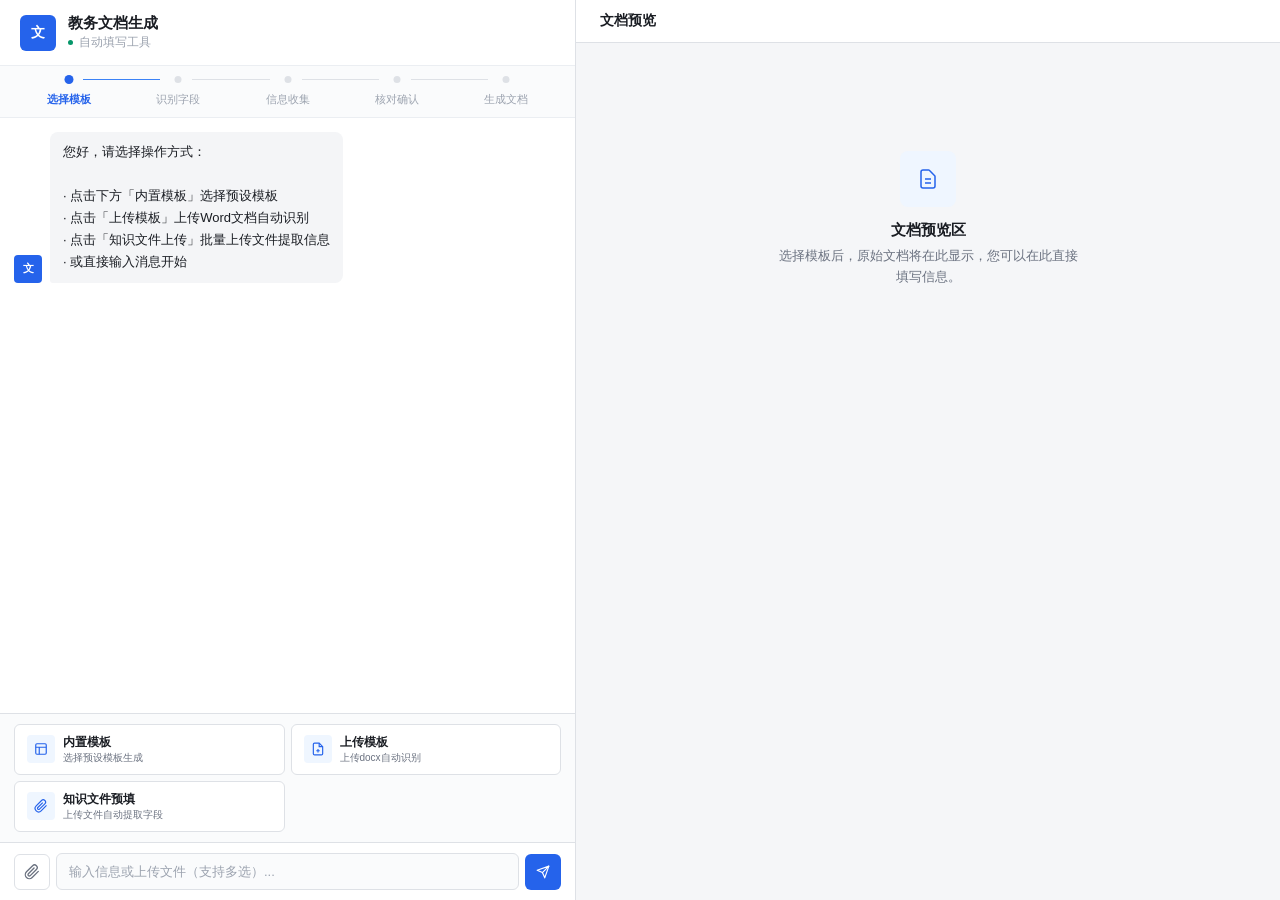
==== commit af0dd5c0: "fix: 修复网页无法打开的问题 根因：删除prefill-review CSS时误删了</style>闭合标签， 导致整个HTML body被当作CSS样式解析，页面显示原始模板变量${docHtm" ====
--- a/web/index.html
+++ b/web/index.html
@@ -593,7 +593,7 @@
   .preview-panel { height: 45vh; }
   .doc-page { padding: 24px 20px; }
 }
-
+</style>
 
 </head>
 <body>
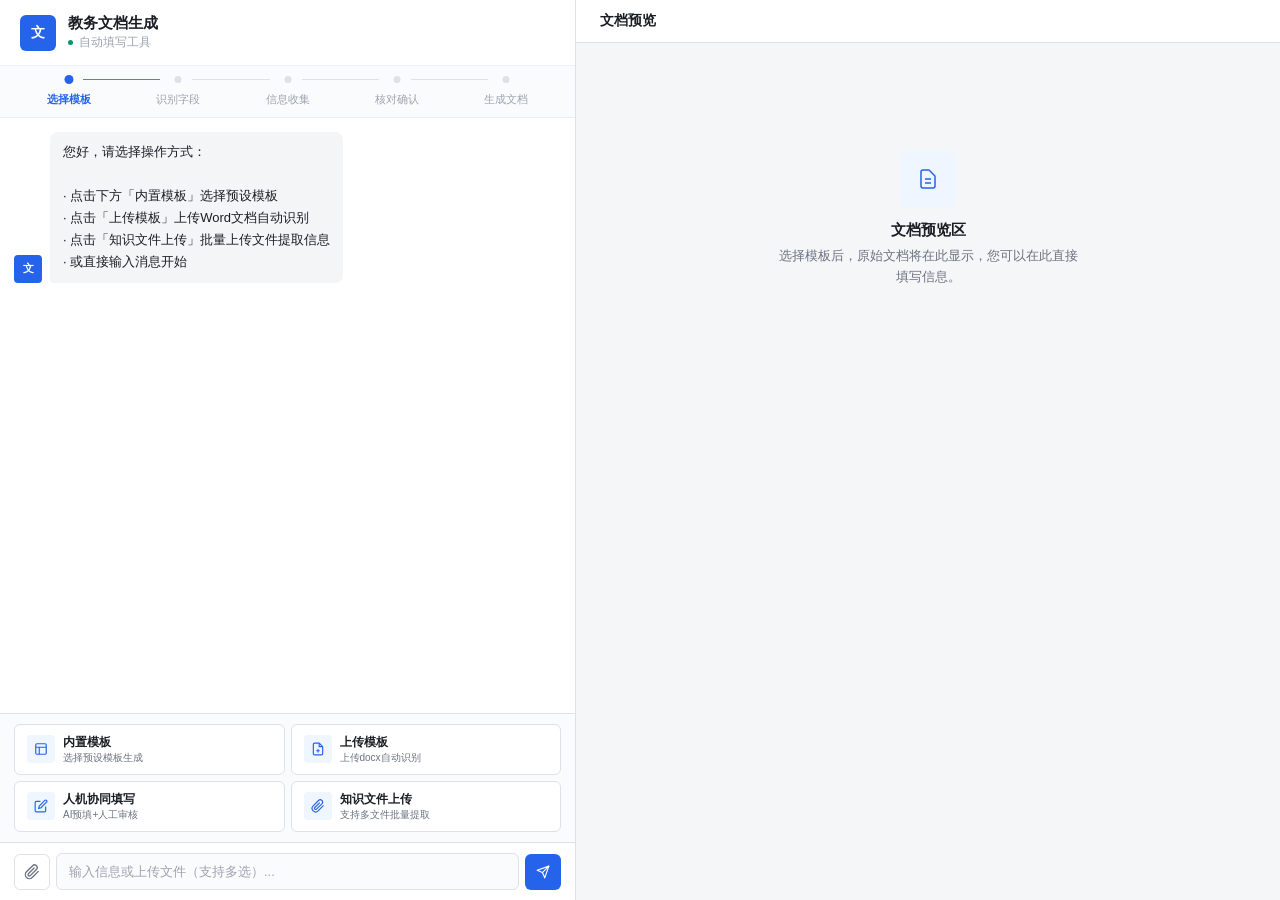
==== commit 4f2a7838: "Restored to '87d129aecee57402d85b45ad2dc7ce953b1aed32' Coze-Restored-To: '87d129aecee57402d85b45ad2d" ====
--- a/web/index.html
+++ b/web/index.html
@@ -593,8 +593,312 @@
   .preview-panel { height: 45vh; }
   .doc-page { padding: 24px 20px; }
 }
+
+/* ── Prefill Review Panel ── */
+.prefill-review {
+  padding: 20px;
+  max-width: 800px;
+  margin: 0 auto;
+}
+.prefill-review .review-header {
+  margin-bottom: 16px;
+}
+.prefill-review .review-header h4 {
+  font-size: 15px; font-weight: 600; margin-bottom: 8px;
+  display: flex; align-items: center; gap: 8px;
+}
+.prefill-review .review-stats {
+  display: flex; gap: 12px; align-items: center; margin-bottom: 12px;
+}
+.prefill-review .stat-badge {
+  display: inline-flex; align-items: center; gap: 4px;
+  padding: 3px 10px; border-radius: 12px; font-size: 12px; font-weight: 500;
+}
+.prefill-review .stat-badge.confirmed { background: #ECFDF5; color: #059669; }
+.prefill-review .stat-badge.review { background: #FFFBEB; color: #D97706; }
+.prefill-review .stat-badge.empty { background: #F3F4F6; color: #6B7280; }
+.prefill-review .progress-bar-track {
+  height: 6px; background: #E5E7EB; border-radius: 3px; overflow: hidden;
+}
+.prefill-review .progress-bar-fill {
+  height: 100%; border-radius: 3px; transition: width 0.4s ease;
+  background: linear-gradient(90deg, var(--success), #34D399);
+}
+
+.prefill-review .field-group {
+  margin-top: 14px;
+}
+.prefill-review .field-group-title {
+  font-size: 12px; font-weight: 600; color: var(--text-secondary);
+  text-transform: uppercase; letter-spacing: 0.04em;
+  margin-bottom: 8px; padding-bottom: 4px;
+  border-bottom: 1px solid var(--border-light);
+}
+.prefill-review .field-card {
+  display: flex; align-items: center; gap: 10px;
+  padding: 8px 12px; margin-bottom: 4px;
+  border-radius: var(--radius-sm);
+  border: 1px solid var(--border-light);
+  background: var(--surface);
+  transition: border-color 0.15s;
+}
+.prefill-review .field-card:hover {
+  border-color: var(--primary-light);
+}
+.prefill-review .field-card.confirmed { border-left: 3px solid #059669; }
+.prefill-review .field-card.review { border-left: 3px solid #D97706; }
+.prefill-review .field-card.empty { border-left: 3px solid #D1D5DB; }
+
+.prefill-review .field-label {
+  font-size: 13px; font-weight: 500; min-width: 100px; flex-shrink: 0;
+  color: var(--text);
+}
+.prefill-review .field-value {
+  flex: 1;
+}
+.prefill-review .field-value input,
+.prefill-review .field-value select {
+  width: 100%; padding: 4px 8px;
+  border: 1px solid var(--border); border-radius: 4px;
+  font-size: 13px; font-family: inherit;
+  background: var(--surface);
+}
+.prefill-review .field-value input:focus,
+.prefill-review .field-value select:focus {
+  outline: none; border-color: var(--primary); box-shadow: 0 0 0 2px rgba(37,99,235,0.1);
+}
+.prefill-review .field-value input.confirmed-input {
+  background: #F0FDF4; border-color: #A7F3D0;
+}
+.prefill-review .field-value input.review-input {
+  background: #FFFBEB; border-color: #FDE68A;
+}
+.prefill-review .field-value input.empty-input {
+  background: #F9FAFB; border-color: #E5E7EB;
+}
+.prefill-review .field-confidence {
+  font-size: 11px; color: var(--text-muted); white-space: nowrap; min-width: 40px; text-align: right;
+}
+.prefill-review .field-source {
+  font-size: 11px; color: var(--text-muted); white-space: nowrap;
+}
+
+.prefill-review .review-actions {
+  display: flex; gap: 10px; margin-top: 18px; padding-top: 14px;
+  border-top: 1px solid var(--border-light);
+}
+.prefill-review .review-actions button {
+  padding: 9px 20px; border-radius: var(--radius-sm);
+  font-size: 13px; font-weight: 500; cursor: pointer;
+  border: 1px solid var(--border); background: var(--surface);
+  transition: all 0.15s; font-family: inherit;
+}
+.prefill-review .review-actions button:hover {
+  border-color: var(--primary-light); color: var(--primary);
+}
+.prefill-review .review-actions button.primary {
+  background: var(--primary); color: #fff; border-color: var(--primary);
+}
+.prefill-review .review-actions button.primary:hover {
+  background: var(--primary-light);
+}
+.prefill-review .review-actions button:disabled {
+  background: #D1D5DB; color: #fff; border-color: #D1D5DB; cursor: not-allowed;
+}
+
+/* ============= 人机协同全屏审核模式 ============= */
+.app.cofill-mode .chat-panel { display: none; }
+.app.cofill-mode .preview-panel { display: none; }
+.app.cofill-mode .cofill-view { display: flex; }
+
+.cofill-view {
+  display: none; width: 100%; height: 100vh;
+  flex-direction: column; background: var(--bg);
+  position: fixed; top: 0; left: 0; right: 0; bottom: 0; z-index: 1000;
+}
+.cofill-header {
+  display: flex; align-items: center; justify-content: space-between;
+  padding: 12px 24px; background: #fff; border-bottom: 1px solid var(--border);
+  box-shadow: 0 1px 3px rgba(0,0,0,0.05);
+}
+.cofill-header .left { display: flex; align-items: center; gap: 12px; }
+.cofill-header .mode-badge {
+  display: inline-flex; align-items: center; gap: 6px;
+  background: linear-gradient(135deg, #6366f1, #8b5cf6); color: #fff;
+  padding: 4px 14px; border-radius: 20px; font-size: 13px; font-weight: 600;
+}
+.cofill-header .step-text { font-size: 13px; color: var(--text-secondary); }
+.cofill-header .exit-btn {
+  background: none; border: 1px solid var(--border); border-radius: 6px;
+  padding: 6px 16px; font-size: 13px; cursor: pointer; color: var(--text-secondary);
+  transition: all 0.15s;
+}
+.cofill-header .exit-btn:hover { border-color: #ef4444; color: #ef4444; }
+
+.cofill-body { display: flex; flex: 1; overflow: hidden; }
+
+/* 左侧：字段审核面板 */
+.cofill-fields {
+  width: 420px; min-width: 340px; border-right: 1px solid var(--border);
+  display: flex; flex-direction: column; background: #fafbfc;
+}
+.cofill-fields-header {
+  padding: 16px 20px 12px; border-bottom: 1px solid var(--border);
+  background: #fff;
+}
+.cofill-fields-header h3 { font-size: 15px; font-weight: 600; margin: 0 0 8px; }
+.cofill-progress {
+  display: flex; align-items: center; gap: 10px; margin-bottom: 6px;
+}
+.cofill-progress .bar-track {
+  flex: 1; height: 8px; background: #e5e7eb; border-radius: 4px; overflow: hidden;
+}
+.cofill-progress .bar-fill {
+  height: 100%; border-radius: 4px; transition: width 0.3s;
+  background: linear-gradient(90deg, #22c55e, #16a34a);
+}
+.cofill-progress .pct { font-size: 13px; font-weight: 600; color: #16a34a; min-width: 40px; text-align: right; }
+.cofill-badges { display: flex; gap: 8px; flex-wrap: wrap; }
+.cofill-badges .badge {
+  font-size: 11px; padding: 2px 8px; border-radius: 10px; font-weight: 500;
+}
+.cofill-badges .badge.green { background: #dcfce7; color: #15803d; }
+.cofill-badges .badge.yellow { background: #fef9c3; color: #a16207; }
+.cofill-badges .badge.gray { background: #f3f4f6; color: #6b7280; }
+
+.cofill-fields-body { flex: 1; overflow-y: auto; padding: 12px 16px; }
+.cofill-field-group-title {
+  font-size: 12px; font-weight: 600; text-transform: uppercase;
+  letter-spacing: 0.5px; color: var(--text-secondary); margin: 12px 0 8px; padding: 0 4px;
+}
+
+.cofill-field-card {
+  background: #fff; border: 1px solid var(--border); border-radius: 8px;
+  padding: 10px 14px; margin-bottom: 8px;
+  display: flex; align-items: center; gap: 10px;
+  transition: border-color 0.15s, box-shadow 0.15s;
+}
+.cofill-field-card:hover { border-color: var(--primary); box-shadow: 0 0 0 2px rgba(99,102,241,0.08); }
+.cofill-field-card.confirmed { border-left: 3px solid #22c55e; }
+.cofill-field-card.review { border-left: 3px solid #f59e0b; }
+.cofill-field-card.empty { border-left: 3px solid #d1d5db; }
+
+.cofill-field-card .dot {
+  width: 8px; height: 8px; border-radius: 50%; flex-shrink: 0;
+}
+.cofill-field-card.confirmed .dot { background: #22c55e; }
+.cofill-field-card.review .dot { background: #f59e0b; }
+.cofill-field-card.empty .dot { background: #d1d5db; }
+
+.cofill-field-card .field-body { flex: 1; min-width: 0; }
+.cofill-field-card .field-label { font-size: 12px; color: var(--text-secondary); margin-bottom: 4px; }
+.cofill-field-card .field-label .source-tag {
+  font-size: 10px; background: #f0f0f0; padding: 1px 6px; border-radius: 3px;
+  margin-left: 6px; color: #888;
+}
+.cofill-field-card input {
+  width: 100%; border: 1px solid var(--border); border-radius: 4px;
+  padding: 5px 8px; font-size: 13px; outline: none;
+  transition: border-color 0.15s;
+}
+.cofill-field-card input:focus { border-color: var(--primary); }
+.cofill-field-card.confirmed input { background: #f0fdf4; }
+.cofill-field-card.review input { background: #fffbeb; }
+.cofill-field-card.empty input { background: #f9fafb; color: var(--text-secondary); }
+
+.cofill-field-card .conf-badge {
+  font-size: 10px; padding: 1px 6px; border-radius: 3px;
+  white-space: nowrap; flex-shrink: 0;
+}
+.cofill-field-card.confirmed .conf-badge { background: #dcfce7; color: #15803d; }
+.cofill-field-card.review .conf-badge { background: #fef9c3; color: #a16207; }
+
+/* 底部操作栏 */
+.cofill-footer {
+  padding: 14px 20px; border-top: 1px solid var(--border);
+  background: #fff; display: flex; gap: 10px; align-items: center;
+}
+.cofill-footer .spacer { flex: 1; }
+.cofill-footer button {
+  padding: 8px 20px; border-radius: 6px; font-size: 13px; font-weight: 500;
+  border: 1px solid var(--border); background: #fff; cursor: pointer;
+  transition: all 0.15s;
+}
+.cofill-footer button:hover { background: #f9fafb; }
+.cofill-footer button.primary-btn {
+  background: linear-gradient(135deg, #6366f1, #8b5cf6); color: #fff;
+  border: none; box-shadow: 0 2px 8px rgba(99,102,241,0.3);
+}
+.cofill-footer button.primary-btn:hover { box-shadow: 0 4px 12px rgba(99,102,241,0.4); }
+.cofill-footer button.primary-btn:disabled { opacity: 0.5; cursor: not-allowed; }
+
+/* 右侧：文档预览 */
+.cofill-preview {
+  flex: 1; display: flex; flex-direction: column; background: #e5e7eb;
+}
+.cofill-preview-header {
+  padding: 10px 20px; background: #fff; border-bottom: 1px solid var(--border);
+  font-size: 13px; color: var(--text-secondary);
+  display: flex; align-items: center; gap: 8px;
+}
+.cofill-preview-body {
+  flex: 1; overflow: auto; padding: 20px;
+  display: flex; justify-content: center;
+}
+.cofill-preview-body .doc-container {
+  background: #fff; box-shadow: 0 2px 12px rgba(0,0,0,0.1);
+  max-width: 800px; width: 100%; min-height: 600px; padding: 30px;
+}
+
+/* 协同模式 - 步骤引导 */
+.cofill-step-guide {
+  display: flex; flex-direction: column; align-items: center; justify-content: center;
+  padding: 60px 40px; text-align: center; height: 100%;
+}
+.cofill-step-guide .step-icon {
+  width: 80px; height: 80px; border-radius: 50%; background: #f0f0ff;
+  display: flex; align-items: center; justify-content: center;
+  font-size: 36px; margin-bottom: 20px;
+}
+.cofill-step-guide h3 { font-size: 18px; margin: 0 0 8px; color: var(--text-primary); }
+.cofill-step-guide p { font-size: 14px; color: var(--text-secondary); max-width: 400px; line-height: 1.6; }
+.cofill-step-guide .step-actions { margin-top: 24px; display: flex; gap: 12px; }
+.cofill-step-guide .step-actions button {
+  padding: 10px 24px; border-radius: 8px; font-size: 14px; font-weight: 500;
+  cursor: pointer; border: 1px solid var(--border); background: #fff;
+  transition: all 0.15s;
+}
+.cofill-step-guide .step-actions button:hover { background: #f5f5ff; border-color: var(--primary); }
+.cofill-step-guide .step-actions button.primary {
+  background: linear-gradient(135deg, #6366f1, #8b5cf6); color: #fff; border: none;
+}
+
+/* 加载态 */
+.cofill-loading {
+  display: flex; flex-direction: column; align-items: center; justify-content: center;
+  padding: 60px 20px; gap: 16px; height: 100%;
+}
+.cofill-loading .spinner {
+  width: 40px; height: 40px;
+  border: 3px solid #e5e7eb; border-top-color: #6366f1;
+  border-radius: 50%; animation: spin 0.7s linear infinite;
+}
+.cofill-loading p { font-size: 14px; color: var(--text-secondary); }
+.cofill-loading .sub { font-size: 12px; color: #9ca3af; }
+
+/* Prefill loading - legacy (keep for backward compat) */
+.prefill-loading {
+  display: flex; flex-direction: column; align-items: center; justify-content: center;
+  padding: 60px 20px; gap: 16px;
+}
+.prefill-loading .spinner {
+  width: 32px; height: 32px;
+  border: 3px solid var(--border); border-top-color: var(--primary);
+  border-radius: 50%; animation: spin 0.7s linear infinite;
+}
+.prefill-loading p { font-size: 13px; color: var(--text-secondary); }
+
 </style>
-
 </head>
 <body>
 
@@ -628,9 +932,13 @@
           <span class="func-icon"><svg width="14" height="14" viewBox="0 0 24 24" fill="none" stroke="currentColor" stroke-width="2"><path d="M14 2H6a2 2 0 00-2 2v16a2 2 0 002 2h12a2 2 0 002-2V8z"/><path d="M14 2v6h6M12 18v-6M9 15h6"/></svg></span>
           <span class="func-text"><span class="title">上传模板</span><span class="desc">上传docx自动识别</span></span>
         </button>
-        <button class="func-btn" id="funcCoFill" onclick="triggerUpload()">
+        <button class="func-btn" id="funcCoFill" onclick="startCoFill()">
+          <span class="func-icon"><svg width="14" height="14" viewBox="0 0 24 24" fill="none" stroke="currentColor" stroke-width="2"><path d="M11 4H4a2 2 0 00-2 2v14a2 2 0 002 2h14a2 2 0 002-2v-7"/><path d="M18.5 2.5a2.121 2.121 0 013 3L12 15l-4 1 1-4 9.5-9.5z"/></svg></span>
+          <span class="func-text"><span class="title">人机协同填写</span><span class="desc">AI预填+人工审核</span></span>
+        </button>
+        <button class="func-btn" id="funcUpload" onclick="triggerUpload()">
           <span class="func-icon"><svg width="14" height="14" viewBox="0 0 24 24" fill="none" stroke="currentColor" stroke-width="2"><path d="M21.44 11.05l-9.19 9.19a6 6 0 01-8.49-8.49l9.19-9.19a4 4 0 015.66 5.66l-9.2 9.19a2 2 0 01-2.83-2.83l8.49-8.48"/></svg></span>
-          <span class="func-text"><span class="title">知识文件预填</span><span class="desc">上传文件自动提取字段</span></span>
+          <span class="func-text"><span class="title">知识文件上传</span><span class="desc">支持多文件批量提取</span></span>
         </button>
       </div>
       <input type="file" id="templateFileInput" accept=".docx,.doc" style="display:none" onchange="handleTemplateUpload(event)" />
@@ -667,6 +975,50 @@
     </div>
   </div>
 
+  <!-- 人机协同填写 - 全屏审核视图 -->
+  <div class="cofill-view" id="cofillView">
+    <div class="cofill-header">
+      <div class="left">
+        <span class="mode-badge">🤝 人机协同</span>
+        <span class="step-text" id="cofillStepText">选择模板</span>
+      </div>
+      <button class="exit-btn" onclick="exitCoFill()">✕ 退出协同模式</button>
+    </div>
+    <div class="cofill-body">
+      <!-- 左侧：字段审核面板 -->
+      <div class="cofill-fields" id="cofillFields">
+        <div class="cofill-fields-header">
+          <h3 id="cofillFieldsTitle">字段审核</h3>
+          <div class="cofill-progress" id="cofillProgress" style="display:none">
+            <div class="bar-track"><div class="bar-fill" id="cofillBarFill" style="width:0%"></div></div>
+            <span class="pct" id="cofillPct">0%</span>
+          </div>
+          <div class="cofill-badges" id="cofillBadges" style="display:none"></div>
+        </div>
+        <div class="cofill-fields-body" id="cofillFieldsBody">
+          <!-- 动态填充：步骤引导 / 字段卡片 -->
+        </div>
+        <div class="cofill-footer" id="cofillFooter" style="display:none">
+          <button onclick="exitCoFill()">取消</button>
+          <button onclick="sendPrefillToAgent()">交给AI继续</button>
+          <div class="spacer"></div>
+          <button class="primary-btn" id="cofillSubmitBtn" onclick="submitPrefillReview()">确认并生成</button>
+        </div>
+      </div>
+      <!-- 右侧：文档预览 -->
+      <div class="cofill-preview">
+        <div class="cofill-preview-header">
+          <svg width="14" height="14" viewBox="0 0 24 24" fill="none" stroke="currentColor" stroke-width="2"><path d="M14 2H6a2 2 0 00-2 2v16a2 2 0 002 2h12a2 2 0 002-2V8z"/><path d="M14 2v6h6"/></svg>
+          <span id="cofillPreviewTitle">文档预览</span>
+        </div>
+        <div class="cofill-preview-body" id="cofillPreviewBody">
+          <div class="doc-container" id="cofillDocContainer">
+            <!-- 动态填充 -->
+          </div>
+        </div>
+      </div>
+    </div>
+  </div>
 
 </div>
 
@@ -1233,6 +1585,11 @@
 
   body.innerHTML = html;
 
+  // 同步更新协同模式的预览
+  if (prefillMode) {
+    const cofillContainer = document.getElementById('cofillDocContainer');
+    if (cofillContainer) cofillContainer.innerHTML = html;
+  }
   previewRendered = true;
 }
 
@@ -1380,7 +1737,12 @@
   currentTemplatePath = name;  // 后端支持模板名作为 path
   await fetchDocPreview(name);
 
-  sendMessage(name);
+  if (prefillMode) {
+    // 协同模式：模板选好后进入步骤2
+    showCoFillStep('upload-knowledge');
+  } else {
+    sendMessage(name);
+  }
 }
 
 // ── Function 1: Built-in Templates ──
@@ -1412,8 +1774,10 @@
   const sizeStr = file.size < 1024*1024 ? (file.size/1024).toFixed(1)+'KB' : (file.size/1024/1024).toFixed(1)+'MB';
   appendMessage('user', `上传了模板文件: ${file.name}（${sizeStr}）`);
 
-  document.querySelectorAll('.func-btn').forEach(b => b.classList.remove('active'));
-  document.getElementById('funcUploadTpl').classList.add('active');
+  if (!prefillMode) {
+    document.querySelectorAll('.func-btn').forEach(b => b.classList.remove('active'));
+    document.getElementById('funcUploadTpl').classList.add('active');
+  }
 
   const formData = new FormData();
   formData.append('file', file);
@@ -1430,13 +1794,18 @@
       // 获取文档预览
       await fetchDocPreview(templatePath);
 
-      // 交给Agent分析
-      if (result.extracted_text) {
-        const agentMsg = `我上传了一个Word模板文件"${file.name}"，模板路径：${templatePath}。请先用analyze_uploaded_template工具分析这个模板路径，识别出所有需要填写的字段。如果工具调用失败，以下是文件内容作为参考：\n\n${result.extracted_text.substring(0, 5000)}`;
-        await callAgent(agentMsg);
-      } else if (templatePath) {
-        const agentMsg = `我上传了一个Word模板文件"${file.name}"，模板路径：${templatePath}，请用analyze_uploaded_template工具分析这个模板，识别出所有需要填写的字段。`;
-        await callAgent(agentMsg);
+      if (prefillMode) {
+        // 协同模式：模板选好后进入步骤2
+        showCoFillStep('upload-knowledge');
+      } else {
+        // 普通模式：交给Agent分析
+        if (result.extracted_text) {
+          const agentMsg = `我上传了一个Word模板文件"${file.name}"，模板路径：${templatePath}。请先用analyze_uploaded_template工具分析这个模板路径，识别出所有需要填写的字段。如果工具调用失败，以下是文件内容作为参考：\n\n${result.extracted_text.substring(0, 5000)}`;
+          await callAgent(agentMsg);
+        } else if (templatePath) {
+          const agentMsg = `我上传了一个Word模板文件"${file.name}"，模板路径：${templatePath}，请用analyze_uploaded_template工具分析这个模板，识别出所有需要填写的字段。`;
+          await callAgent(agentMsg);
+        }
       }
     } else {
       appendMessage('assistant', `模板解析失败：${result.error || '未知错误'}，请确保上传的是.docx格式的Word文件。`);
@@ -1448,10 +1817,491 @@
 
 function startSelectFill() {}
 
+// ── Prefill review state ──
+let prefillData = null;      // 预填结果数据
+let prefillMode = false;     // 是否在协同填写模式
+
+async function startCoFill() {
+  if (isStreaming) return;
+  currentMode = 'cofill';
+  prefillMode = true;
+  document.querySelectorAll('.func-btn').forEach(b => b.classList.remove('active'));
+  document.getElementById('funcCoFill').classList.add('active');
+
+  // 进入全屏协同视图
+  document.querySelector('.app').classList.add('cofill-mode');
+
+  if (!currentTemplate && !currentTemplatePath) {
+    // 步骤1：选择模板
+    showCoFillStep('select-template');
+  } else {
+    // 已有模板，进入步骤2：上传知识文件
+    showCoFillStep('upload-knowledge');
+  }
+}
+
+function showCoFillStep(step) {
+  const body = document.getElementById('cofillFieldsBody');
+  const footer = document.getElementById('cofillFooter');
+  const stepText = document.getElementById('cofillStepText');
+  const previewBody = document.getElementById('cofillDocContainer');
+
+  switch (step) {
+    case 'select-template':
+      stepText.textContent = '步骤 1/3：选择模板';
+      footer.style.display = 'none';
+      body.innerHTML = `
+        <div class="cofill-step-guide">
+          <div class="step-icon">📄</div>
+          <h3>选择文档模板</h3>
+          <p>请选择要填写的教务文档模板，支持内置模板或上传自定义Word模板</p>
+          <div class="step-actions">
+            <button onclick="cofillSelectBuiltIn()">📋 选择内置模板</button>
+            <button class="primary" onclick="cofillUploadTemplate()">📤 上传自定义模板</button>
+          </div>
+        </div>`;
+      previewBody.innerHTML = `<div class="cofill-step-guide"><div class="step-icon">👀</div><h3>模板预览</h3><p>选择模板后，文档预览将在此显示</p></div>`;
+      break;
+
+    case 'upload-knowledge':
+      stepText.textContent = '步骤 2/3：上传知识文件';
+      footer.style.display = 'none';
+      body.innerHTML = `
+        <div class="cofill-step-guide">
+          <div class="step-icon">📚</div>
+          <h3>上传知识文件</h3>
+          <p>上传教学大纲、成绩单、课程计划等文件，AI将自动提取信息并预填到模板字段中</p>
+          <div style="font-size:12px;color:#888;margin-top:4px">支持 .docx .txt .pdf .csv，可多选</div>
+          <div class="step-actions">
+            <button class="primary" onclick="triggerUpload()">📎 选择知识文件</button>
+            <button onclick="cofillSkipKnowledge()">跳过，手动填写</button>
+          </div>
+        </div>`;
+      // 在右侧显示模板预览
+      if (docPreviewHtml) {
+        previewBody.innerHTML = docPreviewHtml;
+      }
+      break;
+
+    case 'prefilling':
+      stepText.textContent = '步骤 2/3：AI提取中...';
+      footer.style.display = 'none';
+      body.innerHTML = `
+        <div class="cofill-loading">
+          <div class="spinner"></div>
+          <p>🤖 AI正在从知识文件中提取字段值...</p>
+          <div class="sub">这可能需要10-30秒</div>
+        </div>`;
+      break;
+
+    case 'review':
+      stepText.textContent = '步骤 3/3：审核确认';
+      footer.style.display = 'flex';
+      renderCoFillReview();
+      break;
+
+    case 'manual':
+      stepText.textContent = '步骤 3/3：手动填写';
+      footer.style.display = 'flex';
+      renderCoFillManual();
+      break;
+  }
+}
+
+function cofillSelectBuiltIn() {
+  // 在左侧面板展示内置模板选择
+  const body = document.getElementById('cofillFieldsBody');
+  body.innerHTML = `
+    <div style="padding:12px 0">
+      <div class="cofill-field-group-title">内置模板</div>
+      <div class="cofill-field-card confirmed" style="cursor:pointer" onclick="cofillPickTemplate('评价报告')">
+        <div class="dot"></div>
+        <div class="field-body">
+          <div class="field-label">📊 课程目标达成度评价报告</div>
+          <div style="font-size:12px;color:#888">93个字段 · 含课程目标、成绩统计等</div>
+        </div>
+      </div>
+      <div class="cofill-field-card confirmed" style="cursor:pointer" onclick="cofillPickTemplate('试卷分析')">
+        <div class="dot"></div>
+        <div class="field-body">
+          <div class="field-label">📝 试卷分析报告</div>
+          <div style="font-size:12px;color:#888">20个字段 · 含考勤、成绩分布等</div>
+        </div>
+      </div>
+      <div class="cofill-field-card confirmed" style="cursor:pointer" onclick="cofillPickTemplate('关联矩阵')">
+        <div class="dot"></div>
+        <div class="field-body">
+          <div class="field-label">🔗 考题与课程目标关联矩阵</div>
+          <div style="font-size:12px;color:#888">含课程目标、考题对应关系等</div>
+        </div>
+      </div>
+    </div>`;
+}
+
+async function cofillPickTemplate(name) {
+  currentTemplate = name;
+  currentTemplatePath = name;
+
+  // 显示加载
+  const body = document.getElementById('cofillFieldsBody');
+  body.innerHTML = `<div class="cofill-loading"><div class="spinner"></div><p>正在分析模板字段...</p></div>`;
+
+  // 获取文档预览
+  await fetchDocPreview(name);
+
+  // 调用分析API获取字段列表
+  try {
+    const resp = await fetch(BASE_URL + '/run', {
+      method: 'POST',
+      headers: { 'Content-Type': 'application/json' },
+      body: JSON.stringify({
+        message: `请使用analyze_report_template工具分析"${name}"模板，返回所有可填写字段。`,
+        session_id: sessionId,
+      }),
+    });
+    // 这里不等待完整响应，直接进入步骤2
+  } catch (e) {
+    // 忽略错误，进入步骤2即可
+  }
+
+  // 存储分析结果到 window._lastAnalyzedFields 以便手动填写模式使用
+  // 模板选好后进入步骤2
+  showCoFillStep('upload-knowledge');
+}
+
+function cofillUploadTemplate() {
+  document.getElementById('templateFileInput').click();
+}
+
+function cofillSkipKnowledge() {
+  // 跳过知识文件，直接进入手动填写
+  showCoFillStep('manual');
+}
+
+function exitCoFill() {
+  document.querySelector('.app').classList.remove('cofill-mode');
+  prefillMode = false;
+  prefillData = null;
+  document.querySelectorAll('.func-btn').forEach(b => b.classList.remove('active'));
+  // 恢复预览
+  if (docPreviewHtml) {
+    document.getElementById('previewBody').innerHTML = docPreviewHtml;
+  }
+}
+
+async function requestPrefill(filePaths) {
+  /** 调用 /prefill API 获取预填结果 */
+  if (!currentTemplate && !currentTemplatePath) {
+    alert('请先选择模板');
+    return;
+  }
+
+  const templatePath = currentTemplatePath || currentTemplate;
+  if (!templatePath) {
+    alert('未检测到模板，请先选择模板。');
+    return;
+  }
+
+  // 显示加载态
+  showCoFillStep('prefilling');
+
+  try {
+    const resp = await fetch(BASE_URL + '/prefill', {
+      method: 'POST',
+      headers: { 'Content-Type': 'application/json' },
+      body: JSON.stringify({
+        file_paths: filePaths,
+        template_path: templatePath,
+      }),
+    });
+
+    if (!resp.ok) throw new Error(`HTTP ${resp.status}`);
+    const result = await resp.json();
+
+    if (result.success) {
+      prefillData = result;
+      showCoFillStep('review');
+      // 在聊天窗口也通知一下
+      appendMessage('user', '已上传知识文件，AI正在提取预填');
+      appendMessage('assistant', `✅ ${result.summary || 'AI预填完成'}\n\n请在左侧审核面板中确认或修正预填结果，确认后点击「确认并生成」。`);
+    } else {
+      alert(`预填失败：${result.message || '未知错误'}，将进入手动填写模式`);
+      showCoFillStep('manual');
+    }
+  } catch (err) {
+    alert(`预填请求失败：${err.message}，将进入手动填写模式`);
+    showCoFillStep('manual');
+  }
+}
+
+function renderCoFillReview() {
+  /** 在协同视图左侧渲染预填审核字段卡片 */
+  const body = document.getElementById('cofillFieldsBody');
+  const fields = prefillData.fields || [];
+
+  // 分组
+  const confirmed = fields.filter(f => f.status === 'confirmed');
+  const review = fields.filter(f => f.status === 'review');
+  const empty = fields.filter(f => f.status === 'empty');
+  const total = fields.length;
+  const filled = confirmed.length + review.length;
+  const pct = total > 0 ? Math.round(filled / total * 100) : 0;
+
+  // 更新进度
+  document.getElementById('cofillProgress').style.display = 'flex';
+  document.getElementById('cofillBarFill').style.width = pct + '%';
+  document.getElementById('cofillPct').textContent = pct + '%';
+  document.getElementById('cofillBadges').style.display = 'flex';
+  document.getElementById('cofillBadges').innerHTML = `
+    <span class="badge green">✅ 已确认 ${confirmed.length}</span>
+    <span class="badge yellow">⚠️ 需审核 ${review.length}</span>
+    <span class="badge gray">⬜ 未填写 ${empty.length}</span>
+  `;
+
+  let html = '';
+
+  // 需审核字段
+  if (review.length > 0) {
+    html += `<div class="cofill-field-group-title">⚠️ 需要审核（${review.length}）</div>`;
+    for (const f of review) html += renderCoFillFieldCard(f, 'review');
+  }
+
+  // 未填写字段
+  if (empty.length > 0) {
+    html += `<div class="cofill-field-group-title">⬜ 需要填写（${empty.length}）</div>`;
+    for (const f of empty) html += renderCoFillFieldCard(f, 'empty');
+  }
+
+  // 已确认字段（折叠）
+  if (confirmed.length > 0) {
+    html += `<div class="cofill-field-group-title" style="cursor:pointer" onclick="this.nextElementSibling.style.display=this.nextElementSibling.style.display==='none'?'block':'none';this.textContent=this.nextElementSibling.style.display==='none'?'✅ 已确认（${confirmed.length}） ▸ 点击展开':'✅ 已确认（${confirmed.length}） ▾ 点击收起'">✅ 已确认（${confirmed.length}） ▸ 点击展开</div>`;
+    html += `<div style="display:none">`;
+    for (const f of confirmed) html += renderCoFillFieldCard(f, 'confirmed');
+    html += `</div>`;
+  }
+
+  body.innerHTML = html;
+
+  // 更新右侧预览
+  const previewContainer = document.getElementById('cofillDocContainer');
+  if (docPreviewHtml) {
+    previewContainer.innerHTML = docPreviewHtml;
+  }
+
+  // 更新提交按钮状态
+  document.getElementById('cofillSubmitBtn').disabled = (filled === 0);
+}
+
+function renderCoFillManual() {
+  /** 在协同视图左侧渲染手动填写表单（无预填数据时） */
+  const body = document.getElementById('cofillFieldsBody');
+
+  // 优先使用prefillData的字段，其次从fieldMap构建
+  let fields = [];
+  if (prefillData && prefillData.fields && prefillData.fields.length > 0) {
+    fields = prefillData.fields;
+  } else if (Object.keys(fieldMap).length > 0) {
+    // 从预览的fieldMap构建字段列表
+    fields = [];
+    for (const [fid, info] of Object.entries(fieldMap)) {
+      const label = info.label || info.raw_label || fid;
+      // 避免重复label
+      if (!fields.find(f => f.label === label)) {
+        fields.push({
+          field_id: fid,
+          label: label,
+          raw_label: label,
+          value: '',
+          confidence: 0,
+          source: '',
+          status: 'empty',
+        });
+      }
+    }
+    // 去重：同一label可能有多个field_id，只保留第一个
+    const seen = new Set();
+    fields = fields.filter(f => {
+      if (seen.has(f.label)) return false;
+      seen.add(f.label);
+      return true;
+    });
+  }
+
+  if (fields.length === 0) {
+    body.innerHTML = `<div class="cofill-step-guide"><div class="step-icon">📝</div><h3>暂无字段信息</h3><p>请先选择模板并等待字段分析完成</p></div>`;
+    return;
+  }
+
+  // 创建prefillData if not exists
+  if (!prefillData) {
+    prefillData = { fields: fields, template_fields: fields.length, prefilled: 0, needs_review: 0, still_empty: fields.length, fill_rate: 0, fill_rate_pct: 0 };
+  }
+
+  // 更新进度
+  document.getElementById('cofillProgress').style.display = 'flex';
+  document.getElementById('cofillBarFill').style.width = '0%';
+  document.getElementById('cofillPct').textContent = '0%';
+  document.getElementById('cofillBadges').style.display = 'flex';
+  document.getElementById('cofillBadges').innerHTML = `<span class="badge gray">⬜ 需填写 ${fields.length}</span>`;
+
+  let html = `<div class="cofill-field-group-title">📝 请填写以下字段（${fields.length}）</div>`;
+  for (const f of fields) html += renderCoFillFieldCard(f, 'empty');
+  body.innerHTML = html;
+
+  // 右侧预览
+  const previewContainer = document.getElementById('cofillDocContainer');
+  if (docPreviewHtml) previewContainer.innerHTML = docPreviewHtml;
+
+  document.getElementById('cofillSubmitBtn').disabled = true;
+}
+
+function renderCoFillFieldCard(field, status) {
+  /** 渲染单个字段卡片 */
+  const value = field.value || '';
+  const confidence = field.confidence || 0;
+  const source = field.source || '';
+  const label = field.raw_label || field.label;
+
+  return `<div class="cofill-field-card ${status}">
+    <div class="dot"></div>
+    <div class="field-body">
+      <div class="field-label">${escapeHtml(label)}${source ? `<span class="source-tag">${escapeHtml(source)}</span>` : ''}</div>
+      <input type="text"
+        data-field-id="${escapeAttr(field.field_id)}"
+        data-label="${escapeAttr(label)}"
+        value="${escapeAttr(value)}"
+        placeholder="${status === 'empty' ? '请输入...' : ''}"
+        oninput="onCoFillFieldInput(this)"
+      />
+    </div>
+    ${confidence > 0 ? `<span class="conf-badge">${Math.round(confidence * 100)}%</span>` : ''}
+  </div>`;
+}
+
+function onCoFillFieldInput(input) {
+  /** 字段值被修改时更新状态 */
+  const card = input.closest('.cofill-field-card');
+  if (input.value.trim()) {
+    card.classList.remove('empty', 'review');
+    card.classList.add('confirmed');
+  } else {
+    card.classList.remove('confirmed', 'review');
+    card.classList.add('empty');
+  }
+  // 更新prefillData
+  if (prefillData && prefillData.fields) {
+    const fid = input.dataset.fieldId;
+    const f = prefillData.fields.find(f => f.field_id === fid);
+    if (f) {
+      f.value = input.value;
+      f.status = input.value.trim() ? 'confirmed' : 'empty';
+      f.confidence = input.value.trim() ? 1.0 : 0;
+      f.source = input.value.trim() ? '用户填写' : '';
+    }
+  }
+  // 更新进度
+  updateCoFillProgress();
+}
+
+function updateCoFillProgress() {
+  /** 更新协同视图的进度条 */
+  if (!prefillData || !prefillData.fields) return;
+  const fields = prefillData.fields;
+  const confirmed = fields.filter(f => f.status === 'confirmed').length;
+  const review = fields.filter(f => f.status === 'review').length;
+  const total = fields.length;
+  const filled = confirmed + review;
+  const pct = total > 0 ? Math.round(filled / total * 100) : 0;
+
+  document.getElementById('cofillBarFill').style.width = pct + '%';
+  document.getElementById('cofillPct').textContent = pct + '%';
+  document.getElementById('cofillBadges').innerHTML = `
+    <span class="badge green">✅ 已确认 ${confirmed}</span>
+    ${review > 0 ? `<span class="badge yellow">⚠️ 需审核 ${review}</span>` : ''}
+    <span class="badge gray">⬜ 未填写 ${total - filled}</span>
+  `;
+
+  // 更新提交按钮
+  document.getElementById('cofillSubmitBtn').disabled = (filled === 0);
+}
+
+// Legacy function kept for backward compat
+function renderFieldCard(field, status) {
+  return renderCoFillFieldCard(field, status);
+}
+
+// Legacy function kept for backward compat
+function onPrefillFieldChange(input) {
+  onCoFillFieldInput(input);
+}
+
+async function submitPrefillReview() {
+  /** 确认预填结果并生成文档 */
+  if (!prefillData) return;
+
+  // 收集所有字段的最终值
+  const finalData = {};
+  const allInputs = document.querySelectorAll('#cofillFieldsBody input[data-field-id]');
+  allInputs.forEach(input => {
+    const label = input.dataset.label;
+    const value = input.value.trim();
+    if (value) {
+      finalData[label] = value;
+    }
+  });
+
+  if (Object.keys(finalData).length === 0) {
+    alert('请至少填写一个字段');
+    return;
+  }
+
+  // 构造 [FIELDS] 格式发送给Agent
+  let fieldsBlock = '[FIELDS]\n';
+  for (const [label, value] of Object.entries(finalData)) {
+    fieldsBlock += `${label}=${value}\n`;
+  }
+  fieldsBlock += '[/FIELDS]';
+
+  const agentMsg = `我已经审核了AI预填结果，以下是最终确认的字段值：\n\n${fieldsBlock}\n\n请根据这些信息生成文档。所有已填字段都已确认，无需再追问。`;
+
+  // 退出协同模式，回到聊天界面
+  exitCoFill();
+
+  // 发送给Agent
+  appendMessage('user', '确认预填结果，生成文档');
+  await callAgent(agentMsg);
+}
+
+async function sendPrefillToAgent() {
+  /** 将预填结果发给Agent继续交互式填写 */
+  if (!prefillData) return;
+
+  const fields = prefillData.fields || [];
+  const filled = fields.filter(f => f.value && f.status !== 'empty');
+  const emptyFields = fields.filter(f => !f.value || f.status === 'empty');
+
+  let msg = `AI预填结果如下，已填字段请直接使用，未填字段请继续追问：\n\n[FIELDS]\n`;
+  for (const f of filled) {
+    msg += `${f.label}=${f.value}\n`;
+  }
+  msg += `[/FIELDS]\n\n`;
+  msg += `还需填写：${emptyFields.map(f => f.label).join('、')}`;
+
+  // 退出协同模式，回到聊天界面
+  exitCoFill();
+
+  appendMessage('user', '将预填结果交给AI继续');
+  await callAgent(msg);
+}
+
+// Legacy: cancelPrefillReview now just calls exitCoFill
+function cancelPrefillReview() { exitCoFill(); }
+
 
 function triggerUpload() {
   document.getElementById('fileInput').click();
 }
+
 async function handleFileUpload(event) {
   if (!UPLOAD_URL) { alert('请通过部署后的 Web 服务 URL 访问。'); return; }
   const files = Array.from(event.target.files);
@@ -1485,26 +2335,24 @@
       // 收集成功上传的文件路径
       const uploadedPaths = result.files.filter(f => f.success).map(f => f.file_path).filter(Boolean);
 
-      if (uploadedPaths.length > 0 && (currentTemplate || currentTemplatePath)) {
-        // 有模板+有文件路径 → 让Agent自动预填
-        const pathsStr = uploadedPaths.join(',');
-        const tplName = currentTemplatePath || currentTemplate;
-        const agentMsg = `我上传了${uploadedPaths.length}个知识文件（file_paths: ${pathsStr}），当前模板是"${tplName}"，请用prefill_from_multiple_knowledge自动提取字段值，然后只问剩余空字段。`;
+      // 人机协同模式：调用预填API
+      if (prefillMode && uploadedPaths.length > 0) {
+        await requestPrefill(uploadedPaths);
+        return;
+      }
+
+      // 普通模式：合并所有文件内容发给Agent
+      const fileParts = [];
+      for (const f of result.files) {
+        if (f.success && f.extracted_text) {
+          fileParts.push(`=== 文件：${f.filename} ===\n${f.extracted_text.substring(0, 4000)}`);
+        } else if (!f.success) {
+          fileParts.push(`=== 文件：${f.filename} ===\n[解析失败: ${f.error || '未知错误'}]`);
+        }
+      }
+      if (fileParts.length > 0) {
+        const agentMsg = `我上传了${result.file_count}个文件，以下是各文件内容，请从中提取填写文档所需的信息：\n\n${fileParts.join('\n\n')}`;
         await callAgent(agentMsg);
-      } else if (uploadedPaths.length > 0) {
-        // 无模板 → 发送文件内容让Agent提取
-        const fileParts = [];
-        for (const f of result.files) {
-          if (f.success && f.extracted_text) {
-            fileParts.push(`=== 文件：${f.filename} ===\n${f.extracted_text.substring(0, 4000)}`);
-          } else if (!f.success) {
-            fileParts.push(`=== 文件：${f.filename} ===\n[解析失败: ${f.error || '未知错误'}]`);
-          }
-        }
-        if (fileParts.length > 0) {
-          const agentMsg = `我上传了${result.file_count}个文件，以下是各文件内容，请从中提取填写文档所需的信息：\n\n${fileParts.join('\n\n')}`;
-          await callAgent(agentMsg);
-        }
       } else {
         appendMessage('assistant', `所有文件解析失败，请尝试其他格式或直接输入信息。`);
       }
@@ -1512,13 +2360,13 @@
       // 单文件模式（向后兼容）
       const uploadedPath = result.file_path;
 
-      if (uploadedPath && (currentTemplate || currentTemplatePath)) {
-        // 有模板+有文件路径 → 让Agent自动预填
-        const tplName = currentTemplatePath || currentTemplate;
-        const agentMsg = `我上传了知识文件（file_path: ${uploadedPath}），当前模板是"${tplName}"，请用prefill_from_knowledge自动提取字段值，然后只问剩余空字段。`;
-        await callAgent(agentMsg);
-      } else if (result.success && result.extracted_text) {
-        // 无模板 → 发送文件内容
+      // 人机协同模式：调用预填API
+      if (prefillMode && uploadedPath) {
+        await requestPrefill([uploadedPath]);
+        return;
+      }
+
+      if (result.success && result.extracted_text) {
         const agentMsg = `我上传了文件"${result.filename}"，以下是文件内容，请从中提取填写文档所需的信息：\n\n${result.extracted_text.substring(0, 3000)}`;
         await callAgent(agentMsg);
       } else {
@@ -1531,7 +2379,7 @@
 }
 
 function highlightUploadBtn() {
-  const btn = document.getElementById('funcCoFill');
+  const btn = document.getElementById('funcUpload');
   btn.style.animation = 'pulse 1s ease 3';
   setTimeout(() => btn.style.animation = '', 3000);
 }
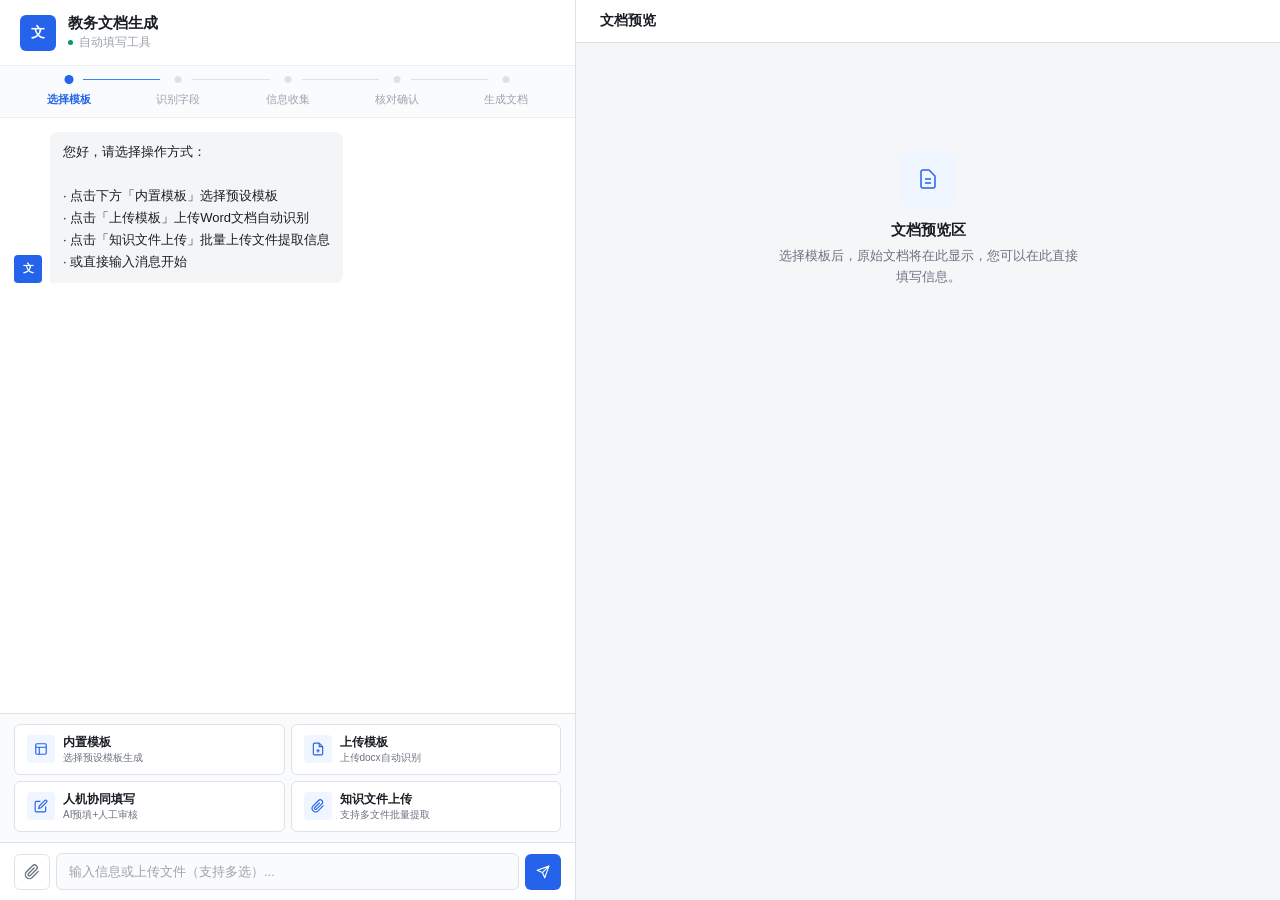
==== commit bf5aa6d1: "fix: 修复文件上传后Agent找不到文件路径的问题 1. 系统提示词：添加明确指令"必须严格使用消息中给出的路径调用工具，不要猜测或构造路径" 2. 前端文件上传消息格式：用【文件路径（重要！请用" ====
--- a/web/index.html
+++ b/web/index.html
@@ -2341,17 +2341,20 @@
         return;
       }
 
-      // 普通模式：合并所有文件内容发给Agent
+      // 普通模式：合并所有文件内容发给Agent（同时传文件路径，让Agent可以调用工具分析）
       const fileParts = [];
+      const filePaths = [];
       for (const f of result.files) {
         if (f.success && f.extracted_text) {
+          filePaths.push(f.file_path);
           fileParts.push(`=== 文件：${f.filename} ===\n${f.extracted_text.substring(0, 4000)}`);
         } else if (!f.success) {
           fileParts.push(`=== 文件：${f.filename} ===\n[解析失败: ${f.error || '未知错误'}]`);
         }
       }
       if (fileParts.length > 0) {
-        const agentMsg = `我上传了${result.file_count}个文件，以下是各文件内容，请从中提取填写文档所需的信息：\n\n${fileParts.join('\n\n')}`;
+        const pathsSection = filePaths.length > 0 ? `\n【文件路径（重要！请用这些路径调用工具）】\n${filePaths.map((p, i) => `文件${i+1}: ${p}`).join('\n')}\n` : '';
+        const agentMsg = `我上传了${result.file_count}个文件。${pathsSection}\n请用analyze_uploaded_template或extract_from_old_report工具，传入上面的文件路径来分析。文件文本内容如下仅供参考：\n\n${fileParts.join('\n\n')}`;
         await callAgent(agentMsg);
       } else {
         appendMessage('assistant', `所有文件解析失败，请尝试其他格式或直接输入信息。`);
@@ -2367,7 +2370,7 @@
       }
 
       if (result.success && result.extracted_text) {
-        const agentMsg = `我上传了文件"${result.filename}"，以下是文件内容，请从中提取填写文档所需的信息：\n\n${result.extracted_text.substring(0, 3000)}`;
+        const agentMsg = `我上传了文件"${result.filename}"。\n\n【文件路径（重要！请用这个路径调用工具）】\n${result.file_path}\n\n请用analyze_uploaded_template或extract_from_old_report工具，传入上面的文件路径来分析。文件文本内容如下仅供参考：\n\n${result.extracted_text.substring(0, 3000)}`;
         await callAgent(agentMsg);
       } else {
         appendMessage('assistant', `文件解析失败：${result.error || '未知错误'}，请尝试其他格式或直接输入信息。`);
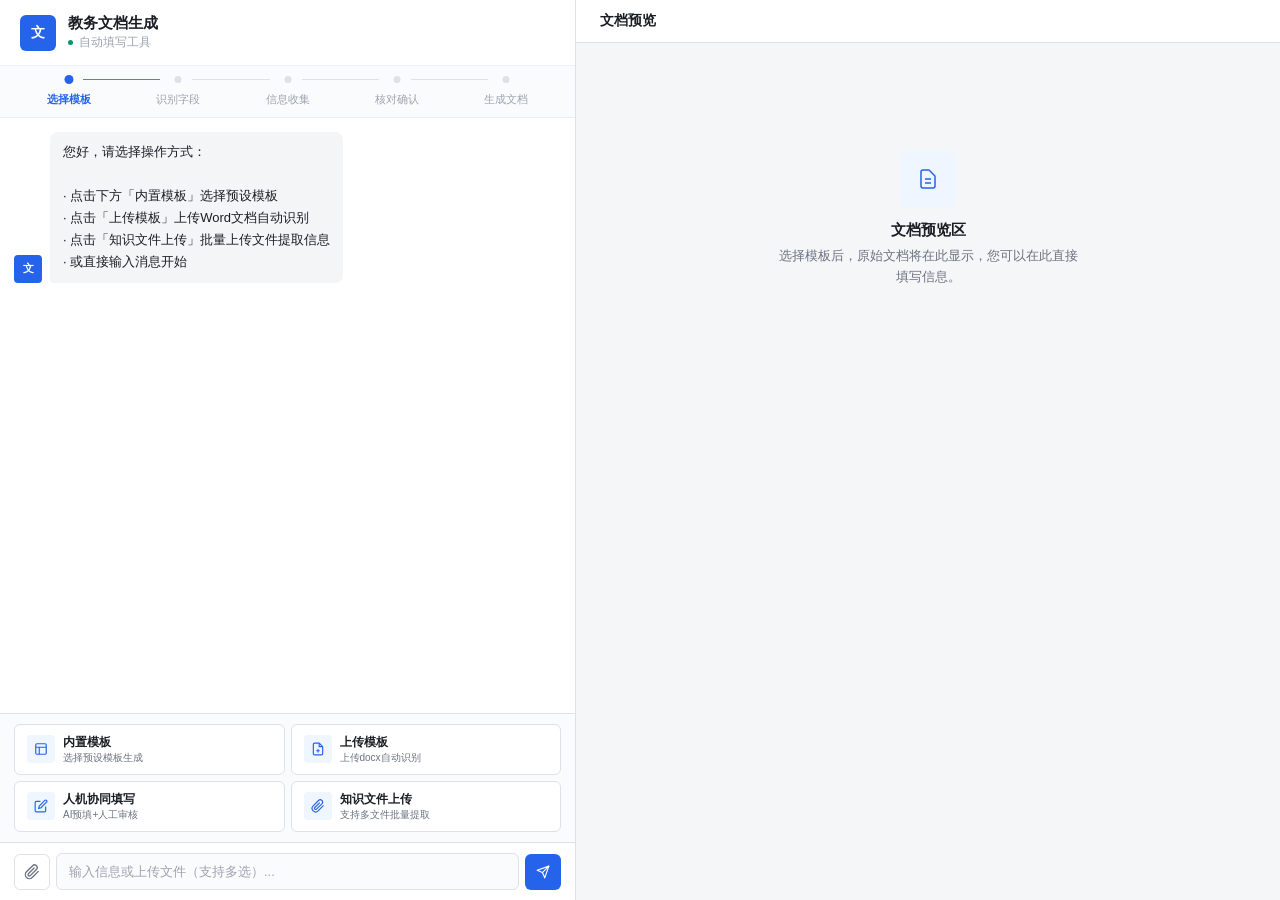
==== commit cdc7b7b0: "fix: docx预览表格错乱 — td.colon-field 使用 display:flex 破坏 table-cell 布局 根因：CSS 将 display:flex 直接作用于 <td> 元" ====
--- a/web/index.html
+++ b/web/index.html
@@ -411,7 +411,7 @@
 }
 
 /* ── Colon field: label + editable value ── */
-.doc-cell.colon-field {
+.colon-field-inner {
   display: flex;
   flex-wrap: wrap;
   align-items: center;
@@ -455,7 +455,7 @@
 }
 
 /* Multi-line colon fields */
-.doc-cell.colon-field.multi-line {
+.doc-cell.colon-field.multi-line .colon-field-inner {
   flex-direction: column;
   align-items: stretch;
   gap: 2px;
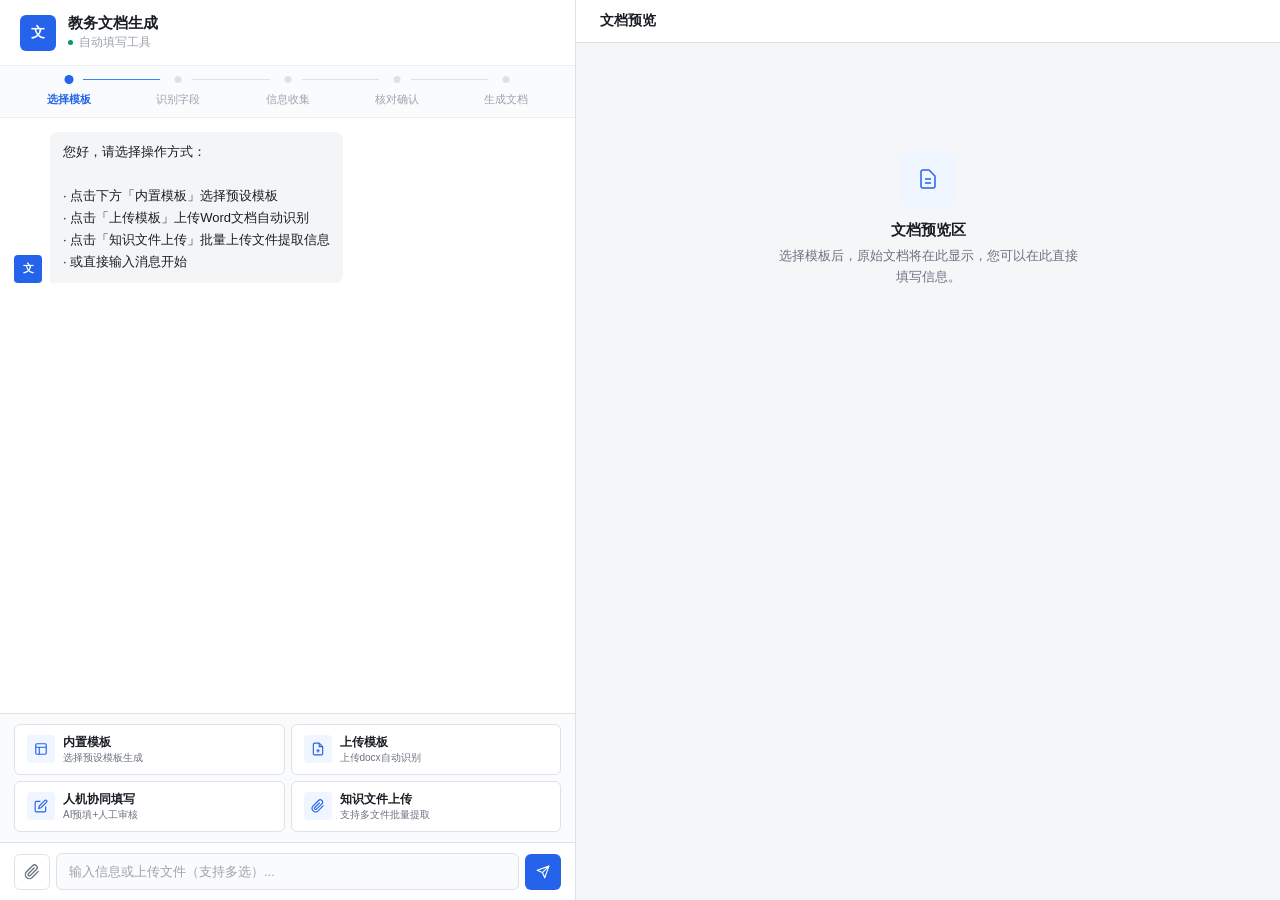
==== commit d7392aff: "fix: 本地上传知识文件时Agent误用analyze_uploaded_template 根因：handleFileUpload对所有上传文件都发送同样的提示 "请用analyze_uploade" ====
--- a/web/index.html
+++ b/web/index.html
@@ -2354,7 +2354,8 @@
       }
       if (fileParts.length > 0) {
         const pathsSection = filePaths.length > 0 ? `\n【文件路径（重要！请用这些路径调用工具）】\n${filePaths.map((p, i) => `文件${i+1}: ${p}`).join('\n')}\n` : '';
-        const agentMsg = `我上传了${result.file_count}个文件。${pathsSection}\n请用analyze_uploaded_template或extract_from_old_report工具，传入上面的文件路径来分析。文件文本内容如下仅供参考：\n\n${fileParts.join('\n\n')}`;
+        const tplHint = currentTemplatePath ? `\n当前模板路径：${currentTemplatePath}` : '';
+        const agentMsg = `我上传了${result.file_count}个知识文件。${tplHint}${pathsSection}\n请用prefill_from_multiple_knowledge工具从这些文件中提取字段值。参数：\n- file_paths_json: 上面这些文件路径的JSON数组\n- template_fields_json: 之前analyze_uploaded_template返回的label_fields\n- template_path: ${currentTemplatePath || '模板路径'}\n\n文件文本内容如下仅供参考：\n\n${fileParts.join('\n\n')}`;
         await callAgent(agentMsg);
       } else {
         appendMessage('assistant', `所有文件解析失败，请尝试其他格式或直接输入信息。`);
@@ -2370,7 +2371,17 @@
       }
 
       if (result.success && result.extracted_text) {
-        const agentMsg = `我上传了文件"${result.filename}"。\n\n【文件路径（重要！请用这个路径调用工具）】\n${result.file_path}\n\n请用analyze_uploaded_template或extract_from_old_report工具，传入上面的文件路径来分析。文件文本内容如下仅供参考：\n\n${result.extracted_text.substring(0, 3000)}`;
+        // 根据文件类型发送不同提示
+        const isDocx = result.filename && result.filename.toLowerCase().endsWith('.docx');
+        let agentMsg;
+        if (isDocx) {
+          // docx 文件 → 可能是旧报告，用 extract_from_old_report
+          agentMsg = `我上传了一个旧报告文件"${result.filename}"。\n\n【文件路径】${result.file_path}\n\n请用extract_from_old_report工具提取其中的数据。文件文本内容仅供参考：\n\n${result.extracted_text.substring(0, 3000)}`;
+        } else {
+          // 知识文件（txt/csv/pdf/xlsx等）→ 用 prefill_from_knowledge
+          const tplHint = currentTemplatePath ? `\n当前模板路径：${currentTemplatePath}\n模板字段总数：${Object.keys(fieldMap).length}` : '';
+          agentMsg = `我上传了一个知识文件"${result.filename}"。${tplHint}\n\n【文件路径】${result.file_path}\n\n请用prefill_from_knowledge工具从这个知识文件中提取字段值。参数说明：\n- file_path: ${result.file_path}\n- template_fields_json: 之前analyze_uploaded_template返回的label_fields\n- template_path: ${currentTemplatePath || '之前上传的模板路径'}\n\n文件文本内容如下仅供参考：\n\n${result.extracted_text.substring(0, 3000)}`;
+        }
         await callAgent(agentMsg);
       } else {
         appendMessage('assistant', `文件解析失败：${result.error || '未知错误'}，请尝试其他格式或直接输入信息。`);
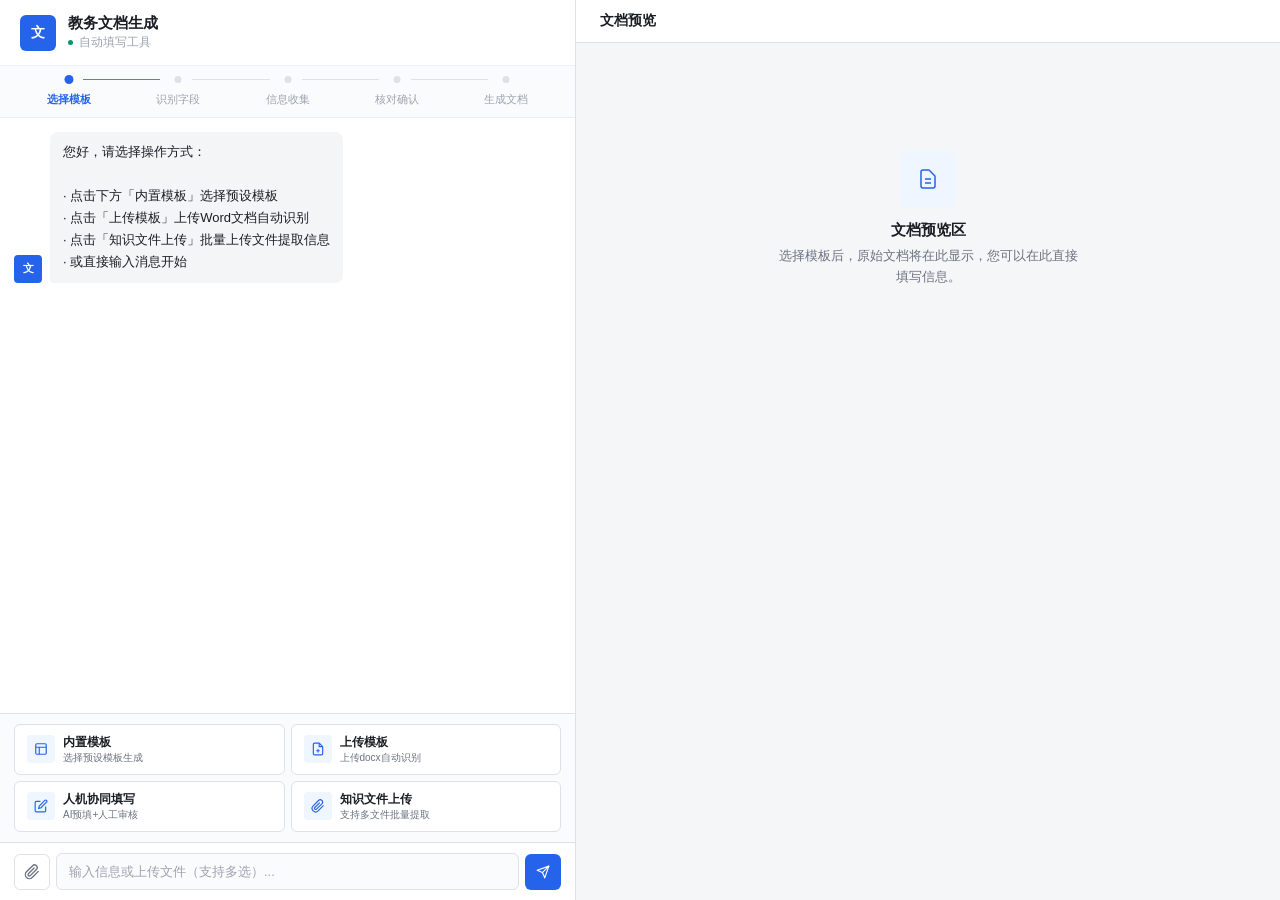
==== commit 0c8b1ac7: "fix: 打印CSS补全——colon-field-inner样式 + td强制table-cell 打印窗口CSS中补充： - .colon-field-inner { display: flex;" ====
--- a/web/index.html
+++ b/web/index.html
@@ -2354,8 +2354,7 @@
       }
       if (fileParts.length > 0) {
         const pathsSection = filePaths.length > 0 ? `\n【文件路径（重要！请用这些路径调用工具）】\n${filePaths.map((p, i) => `文件${i+1}: ${p}`).join('\n')}\n` : '';
-        const tplHint = currentTemplatePath ? `\n当前模板路径：${currentTemplatePath}` : '';
-        const agentMsg = `我上传了${result.file_count}个知识文件。${tplHint}${pathsSection}\n请用prefill_from_multiple_knowledge工具从这些文件中提取字段值。参数：\n- file_paths_json: 上面这些文件路径的JSON数组\n- template_fields_json: 之前analyze_uploaded_template返回的label_fields\n- template_path: ${currentTemplatePath || '模板路径'}\n\n文件文本内容如下仅供参考：\n\n${fileParts.join('\n\n')}`;
+        const agentMsg = `我上传了${result.file_count}个文件。${pathsSection}\n请用analyze_uploaded_template或extract_from_old_report工具，传入上面的文件路径来分析。文件文本内容如下仅供参考：\n\n${fileParts.join('\n\n')}`;
         await callAgent(agentMsg);
       } else {
         appendMessage('assistant', `所有文件解析失败，请尝试其他格式或直接输入信息。`);
@@ -2371,17 +2370,7 @@
       }
 
       if (result.success && result.extracted_text) {
-        // 根据文件类型发送不同提示
-        const isDocx = result.filename && result.filename.toLowerCase().endsWith('.docx');
-        let agentMsg;
-        if (isDocx) {
-          // docx 文件 → 可能是旧报告，用 extract_from_old_report
-          agentMsg = `我上传了一个旧报告文件"${result.filename}"。\n\n【文件路径】${result.file_path}\n\n请用extract_from_old_report工具提取其中的数据。文件文本内容仅供参考：\n\n${result.extracted_text.substring(0, 3000)}`;
-        } else {
-          // 知识文件（txt/csv/pdf/xlsx等）→ 用 prefill_from_knowledge
-          const tplHint = currentTemplatePath ? `\n当前模板路径：${currentTemplatePath}\n模板字段总数：${Object.keys(fieldMap).length}` : '';
-          agentMsg = `我上传了一个知识文件"${result.filename}"。${tplHint}\n\n【文件路径】${result.file_path}\n\n请用prefill_from_knowledge工具从这个知识文件中提取字段值。参数说明：\n- file_path: ${result.file_path}\n- template_fields_json: 之前analyze_uploaded_template返回的label_fields\n- template_path: ${currentTemplatePath || '之前上传的模板路径'}\n\n文件文本内容如下仅供参考：\n\n${result.extracted_text.substring(0, 3000)}`;
-        }
+        const agentMsg = `我上传了文件"${result.filename}"。\n\n【文件路径（重要！请用这个路径调用工具）】\n${result.file_path}\n\n请用analyze_uploaded_template或extract_from_old_report工具，传入上面的文件路径来分析。文件文本内容如下仅供参考：\n\n${result.extracted_text.substring(0, 3000)}`;
         await callAgent(agentMsg);
       } else {
         appendMessage('assistant', `文件解析失败：${result.error || '未知错误'}，请尝试其他格式或直接输入信息。`);
@@ -2470,6 +2459,13 @@
         padding: 3px 6px; vertical-align: middle;
         text-align: left; word-wrap: break-word;
       }
+      .doc-table td { display: table-cell !important; }
+      .colon-field-inner {
+        display: flex; flex-wrap: wrap; align-items: center; gap: 2px;
+      }
+      .doc-cell.colon-field.multi-line .colon-field-inner {
+        flex-direction: column; align-items: stretch;
+      }
       .label-cell { font-weight: bold; }
       .value-cell { min-width: 30px; }
       .value-cell.filled { color: #000; }
